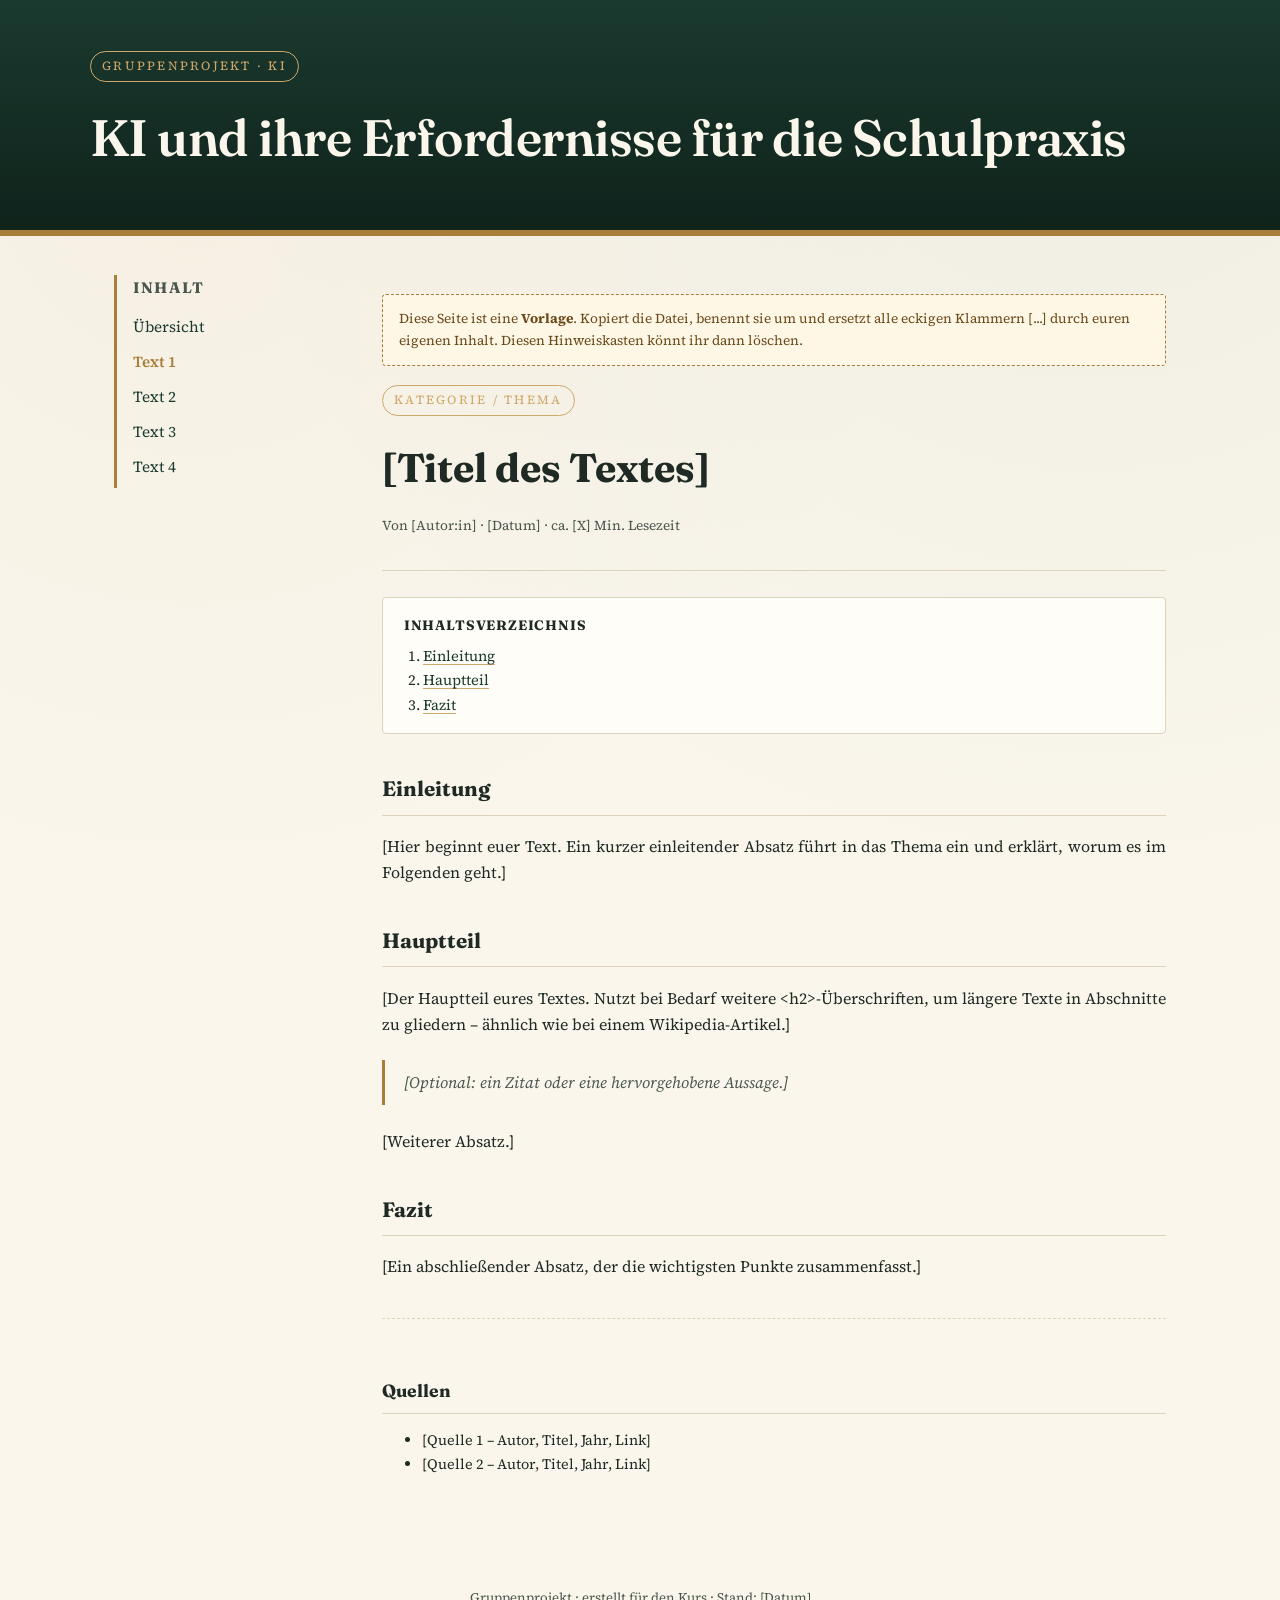
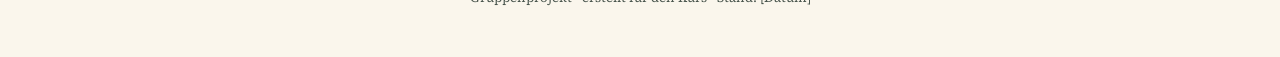
==== artikel1-vorlage.html @ aa3e5df9 "Update project title and navigation links in HTML" ====
<!DOCTYPE html>
<html lang="de">
<head>
<meta charset="UTF-8">
<meta name="viewport" content="width=device-width, initial-scale=1.0">
<title>Text 3</title>
<link rel="preconnect" href="https://fonts.googleapis.com">
<link href="https://fonts.googleapis.com/css2?family=Fraunces:opsz,wght@9..144,500;9..144,600;9..144,700&family=Source+Serif+4:wght@400;500;600&display=swap" rel="stylesheet">
<link rel="stylesheet" href="styles.css">
</head>
<body>

<header class="site-header">
  <div class="header-inner">
    <span class="kicker">Gruppenprojekt · KI</span>
    <h1>KI und ihre Erfordernisse für die Schulpraxis</h1>
  </div>
</header>

<div class="layout">

  <nav class="sidebar" aria-label="Seitennavigation">
    <h2>Inhalt</h2>
    <ul>
    <li><a href="index.html">Übersicht</a></li>
      <li><a href="artikel1-vorlage.html"class="active">Text 1</a></li>
      <li><a href="artikel2-vorlage.html">Text 2</a></li>
      <li><a href="artikel3-vorlage.html">Text 3</a></li>
      <li><a href="artikel4-vorlage.html">Text 4</a></li>
      <!-- Weitere Texte hier verlinken, siehe index.html -->
    </ul>
  </nav>

  <main>
    <p class="placeholder-note">
      Diese Seite ist eine <strong>Vorlage</strong>. Kopiert die Datei,
      benennt sie um und ersetzt alle eckigen Klammern [...] durch euren
      eigenen Inhalt. Diesen Hinweiskasten könnt ihr dann löschen.
    </p>

    <div class="article-header">
      <span class="kicker">Kategorie / Thema</span>
      <h1>[Titel des Textes]</h1>
      <p class="article-meta">Von [Autor:in] &middot; [Datum] &middot; ca. [X] Min. Lesezeit</p>
    </div>

    <nav class="toc" aria-label="Inhaltsverzeichnis">
      <h2>Inhaltsverzeichnis</h2>
      <ol>
        <li><a href="#einleitung">Einleitung</a></li>
        <li><a href="#hauptteil">Hauptteil</a></li>
        <li><a href="#fazit">Fazit</a></li>
      </ol>
    </nav>

    <article class="text-body">
      <h2 id="einleitung">Einleitung</h2>
      <p>
        [Hier beginnt euer Text. Ein kurzer einleitender Absatz führt
        in das Thema ein und erklärt, worum es im Folgenden geht.]
      </p>

      <h2 id="hauptteil">Hauptteil</h2>
      <p>
        [Der Hauptteil eures Textes. Nutzt bei Bedarf weitere
        &lt;h2&gt;-Überschriften, um längere Texte in Abschnitte zu
        gliedern – ähnlich wie bei einem Wikipedia-Artikel.]
      </p>
      <blockquote>
        [Optional: ein Zitat oder eine hervorgehobene Aussage.]
      </blockquote>
      <p>
        [Weiterer Absatz.]
      </p>

      <h2 id="fazit">Fazit</h2>
      <p>
        [Ein abschließender Absatz, der die wichtigsten Punkte
        zusammenfasst.]
      </p>
    </article>

    <section class="sources">
      <h2>Quellen</h2>
      <ul>
        <li>[Quelle 1 – Autor, Titel, Jahr, Link]</li>
        <li>[Quelle 2 – Autor, Titel, Jahr, Link]</li>
      </ul>
    </section>
  </main>

</div>

<footer>
  Gruppenprojekt &middot; erstellt für den Kurs &middot; Stand: [Datum]
</footer>

</body>
</html>
---- styles.css ----
/* ==========================================================================
   Projekt-Wiki – Editorial / Encyclopedia Aesthetic
   ========================================================================== */

:root {
  --color-bg: #faf6ec;
  --color-paper: #fffdf8;
  --color-ink: #1f2a24;
  --color-ink-soft: #4a564e;
  --color-green: #1b3a2f;
  --color-green-deep: #0f231b;
  --color-gold: #a97d3a;
  --color-gold-soft: #cfa86b;
  --color-line: #ddd3bd;
  --font-display: "Fraunces", Georgia, serif;
  --font-body: "Source Serif 4", Georgia, serif;
  --max-width: 1100px;
}

* { box-sizing: border-box; }

html { scroll-behavior: smooth; }

body {
  margin: 0;
  background-color: var(--color-bg);
  background-image:
    radial-gradient(circle at 15% 10%, rgba(169, 125, 58, 0.05), transparent 40%),
    radial-gradient(circle at 85% 0%, rgba(27, 58, 47, 0.05), transparent 45%);
  color: var(--color-ink);
  font-family: var(--font-body);
  line-height: 1.65;
  -webkit-font-smoothing: antialiased;
}

a {
  color: var(--color-green);
  text-decoration-color: var(--color-gold-soft);
  text-underline-offset: 3px;
}
a:hover { color: var(--color-gold); }

/* ---------- Header ---------- */

.site-header {
  background:
    linear-gradient(180deg, var(--color-green) 0%, var(--color-green-deep) 100%);
  color: var(--color-bg);
  padding: 3.2rem 1.5rem 2.6rem;
  border-bottom: 6px solid var(--color-gold);
}

.header-inner {
  max-width: var(--max-width);
  margin: 0 auto;
}

.kicker {
  display: inline-block;
  font-family: var(--font-body);
  font-size: 0.78rem;
  letter-spacing: 0.18em;
  text-transform: uppercase;
  color: var(--color-gold-soft);
  border: 1px solid var(--color-gold-soft);
  padding: 0.25rem 0.7rem;
  border-radius: 999px;
  margin-bottom: 0.9rem;
}

.site-header h1 {
  font-family: var(--font-display);
  font-weight: 600;
  font-size: clamp(2.1rem, 4vw, 3.2rem);
  margin: 0 0 0.5rem;
  letter-spacing: -0.01em;
}

.site-header .subtitle {
  color: #d9e2dc;
  max-width: 640px;
  font-size: 1.05rem;
  margin: 0;
}

/* ---------- Layout ---------- */

.layout {
  max-width: var(--max-width);
  margin: 0 auto;
  padding: 2.4rem 1.5rem 4rem;
  display: grid;
  grid-template-columns: 220px 1fr;
  gap: 3rem;
  align-items: start;
}

@media (max-width: 760px) {
  .layout { grid-template-columns: 1fr; }
}

.sidebar {
  position: sticky;
  top: 1.5rem;
  border-left: 3px solid var(--color-gold);
  padding-left: 1rem;
}

.sidebar h2 {
  font-family: var(--font-display);
  font-size: 0.95rem;
  text-transform: uppercase;
  letter-spacing: 0.08em;
  color: var(--color-ink-soft);
  margin: 0 0 0.8rem;
}

.sidebar ul {
  list-style: none;
  margin: 0;
  padding: 0;
}

.sidebar li { margin-bottom: 0.55rem; }

.sidebar a {
  text-decoration: none;
  font-size: 0.96rem;
}

.sidebar a.active {
  color: var(--color-gold);
  font-weight: 600;
}

/* ---------- Main content ---------- */

main h2 {
  font-family: var(--font-display);
  font-size: 1.5rem;
  border-bottom: 1px solid var(--color-line);
  padding-bottom: 0.5rem;
  margin-top: 2.4rem;
}

.intro .drop-cap::first-letter {
  font-family: var(--font-display);
  font-size: 3.4rem;
  float: left;
  line-height: 0.85;
  padding: 0.05em 0.08em 0 0;
  color: var(--color-green);
  font-weight: 600;
}

.article-list {
  display: grid;
  gap: 1.1rem;
  margin-top: 1.2rem;
}

.article-card {
  background: var(--color-paper);
  border: 1px solid var(--color-line);
  border-left: 4px solid var(--color-green);
  padding: 1.2rem 1.4rem;
  border-radius: 4px;
}

.article-card h3 {
  margin: 0 0 0.3rem;
  font-family: var(--font-display);
  font-size: 1.15rem;
}

.article-card h3 a { text-decoration: none; }

.article-card .meta {
  font-size: 0.82rem;
  color: var(--color-ink-soft);
  text-transform: uppercase;
  letter-spacing: 0.05em;
  margin: 0 0 0.5rem;
}

.article-card p:last-child { margin-bottom: 0; }

/* ---------- Article page ---------- */

.article-header {
  border-bottom: 1px solid var(--color-line);
  padding-bottom: 1.2rem;
  margin-bottom: 1.6rem;
}

.article-header h1 {
  font-family: var(--font-display);
  font-size: clamp(1.8rem, 3.4vw, 2.5rem);
  margin: 0.3rem 0 0.5rem;
}

.article-meta {
  font-size: 0.85rem;
  color: var(--color-ink-soft);
}

.toc {
  background: var(--color-paper);
  border: 1px solid var(--color-line);
  padding: 1rem 1.3rem;
  border-radius: 4px;
  margin: 1.6rem 0;
  font-size: 0.92rem;
}

.toc h2 {
  font-size: 0.85rem;
  text-transform: uppercase;
  letter-spacing: 0.06em;
  border: none;
  margin: 0 0 0.5rem;
  padding: 0;
}

.toc ol { margin: 0; padding-left: 1.2rem; }

article.text-body h2 { font-size: 1.3rem; }

article.text-body blockquote {
  margin: 1.4rem 0;
  padding: 0.6rem 1.2rem;
  border-left: 3px solid var(--color-gold);
  color: var(--color-ink-soft);
  font-style: italic;
}

article.text-body p {
  text-align: justify;
}

.sources {
  margin-top: 2.4rem;
  padding-top: 1.2rem;
  border-top: 1px dashed var(--color-line);
  font-size: 0.9rem;
}

.sources h2 { font-size: 1.1rem; }

.placeholder-note {
  background: #fff7e6;
  border: 1px dashed var(--color-gold);
  color: #6b4a1a;
  padding: 0.8rem 1rem;
  border-radius: 4px;
  font-size: 0.85rem;
  margin: 1.2rem 0;
}

/* ---------- Footer ---------- */

footer {
  text-align: center;
  padding: 2rem 1rem 3rem;
  color: var(--color-ink-soft);
  font-size: 0.82rem;
}
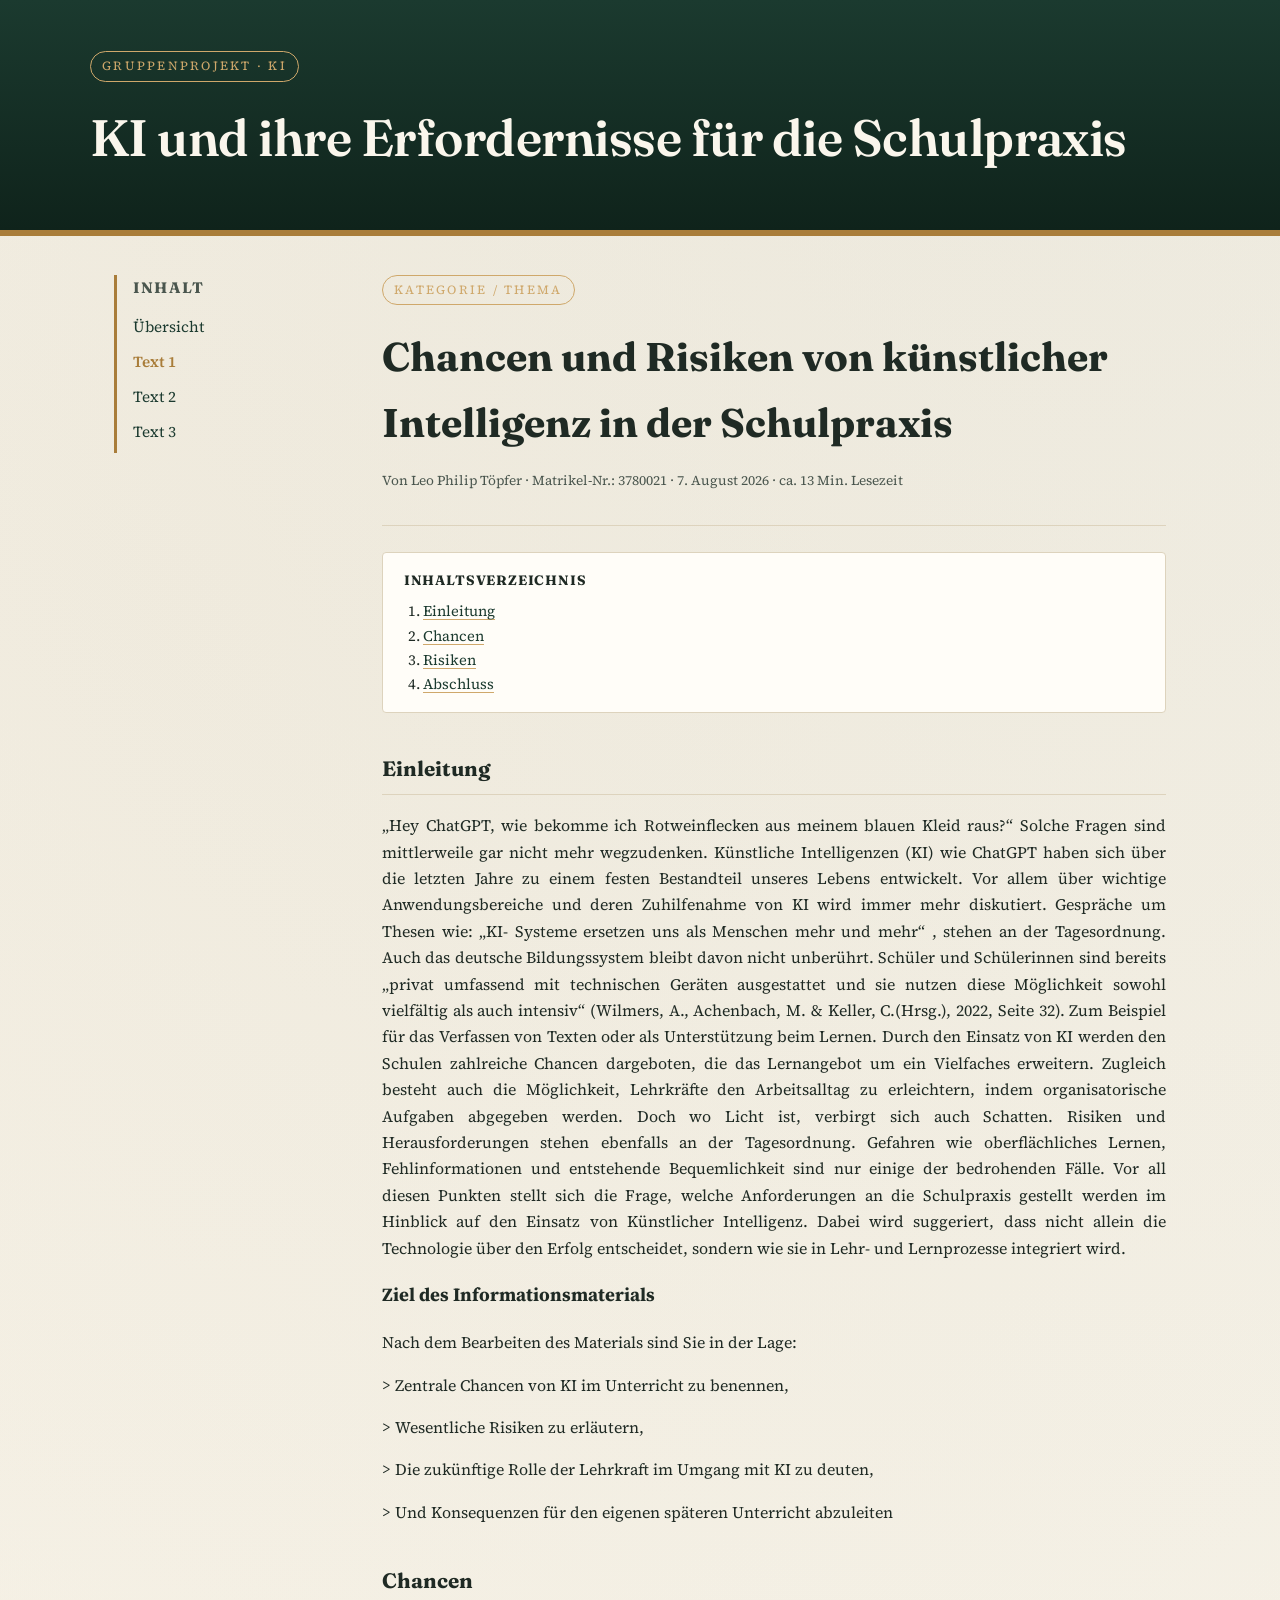
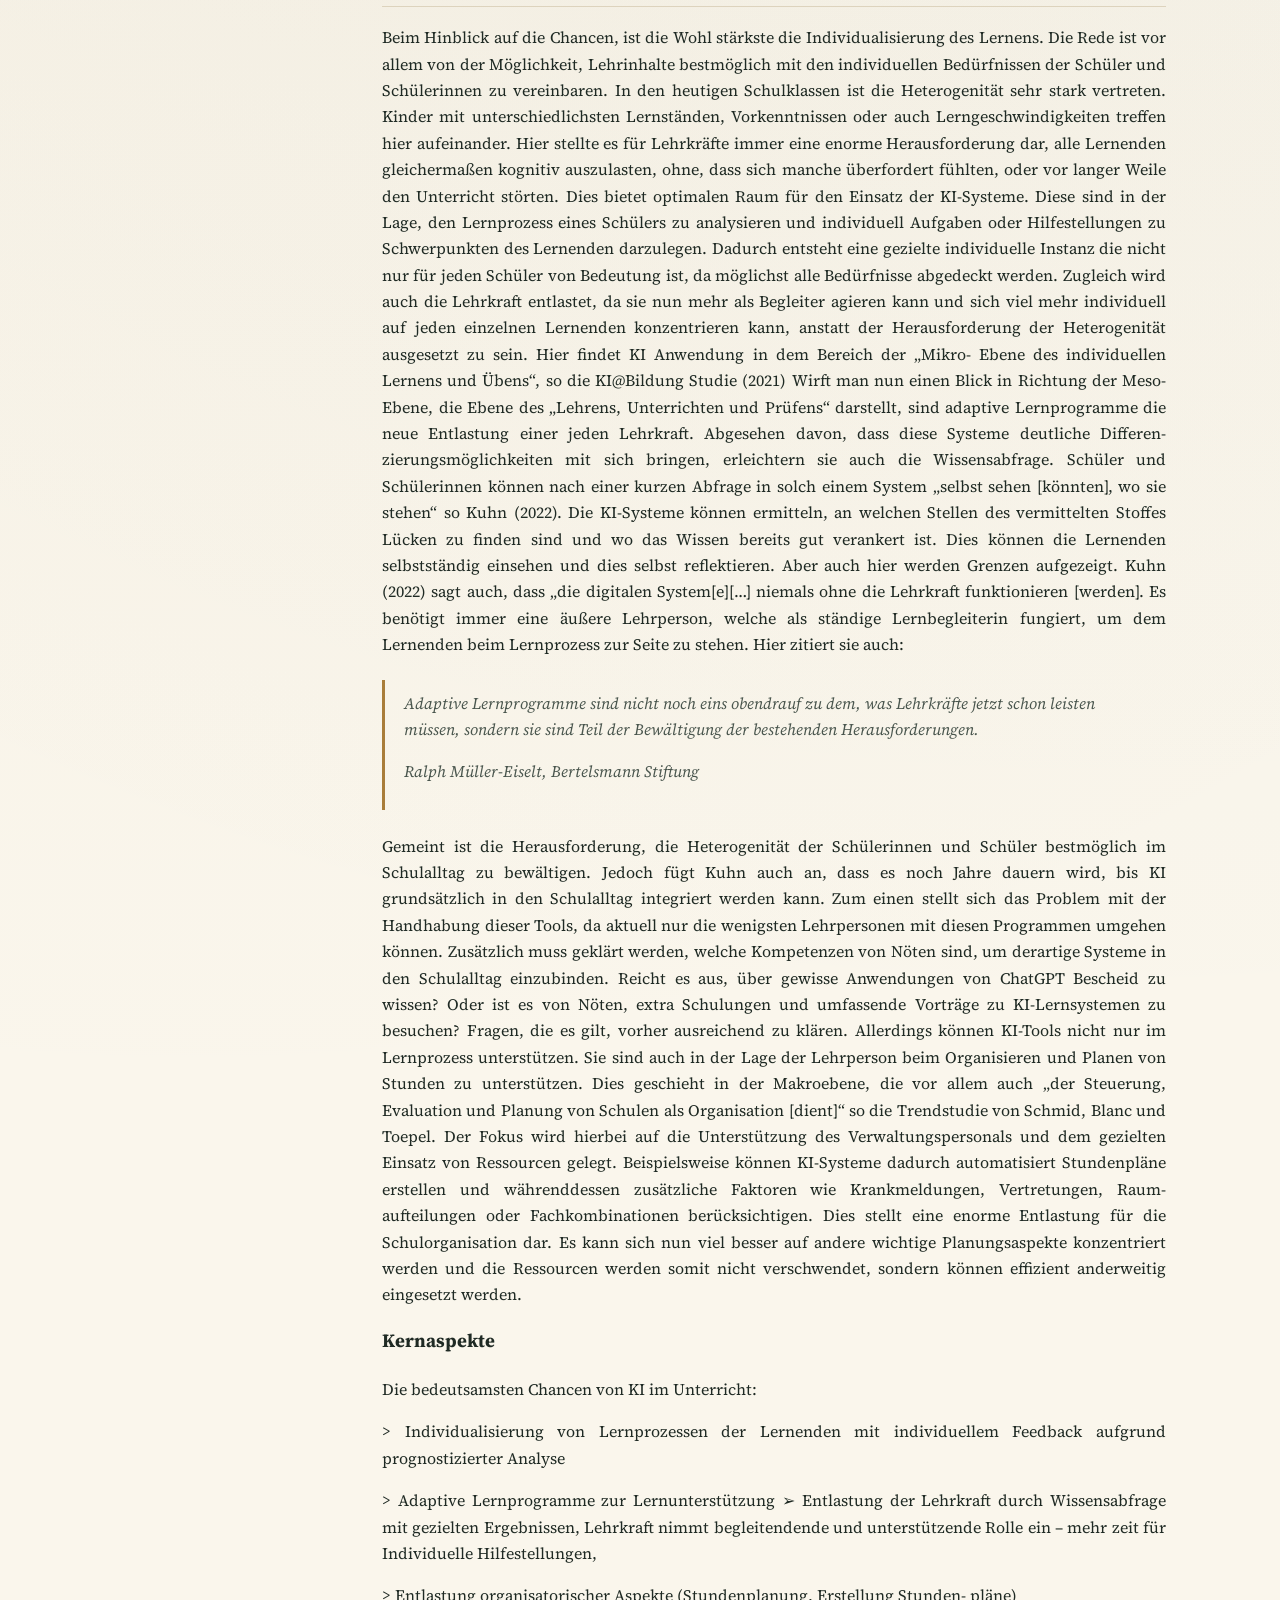
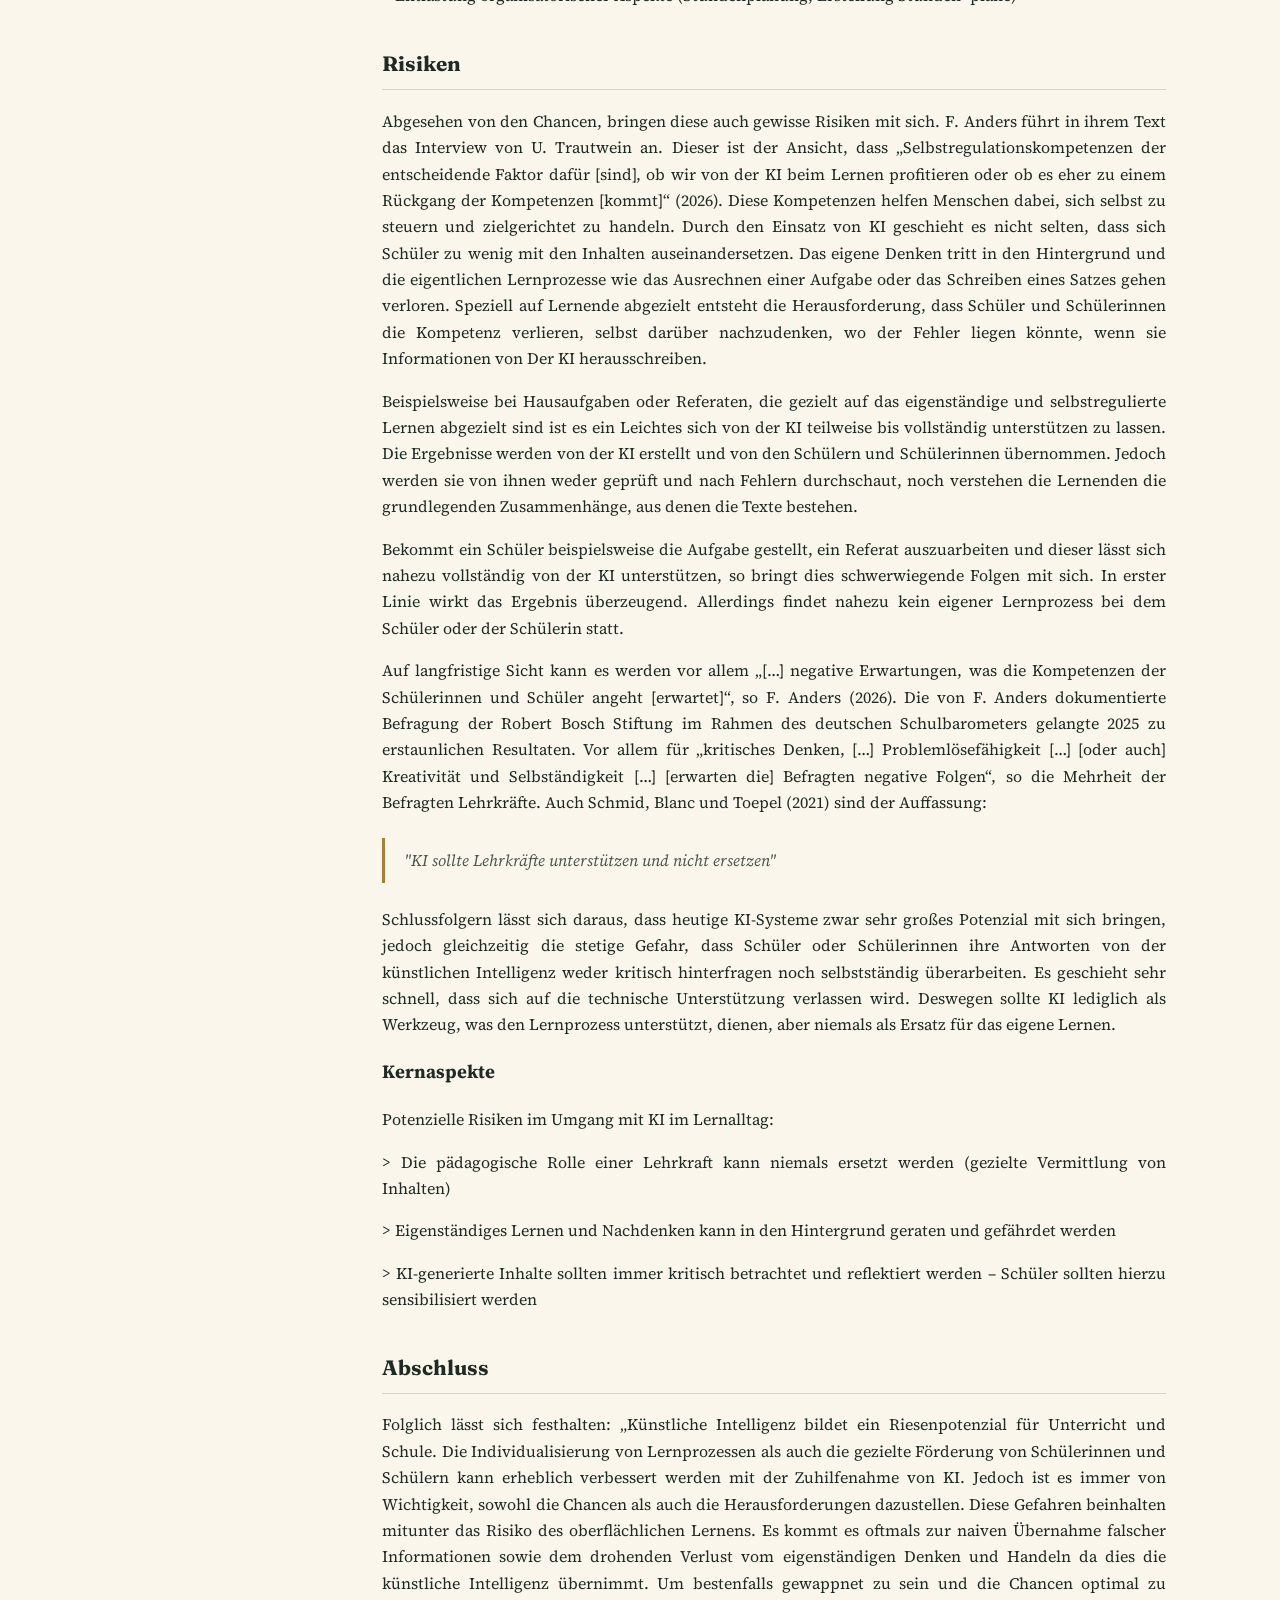
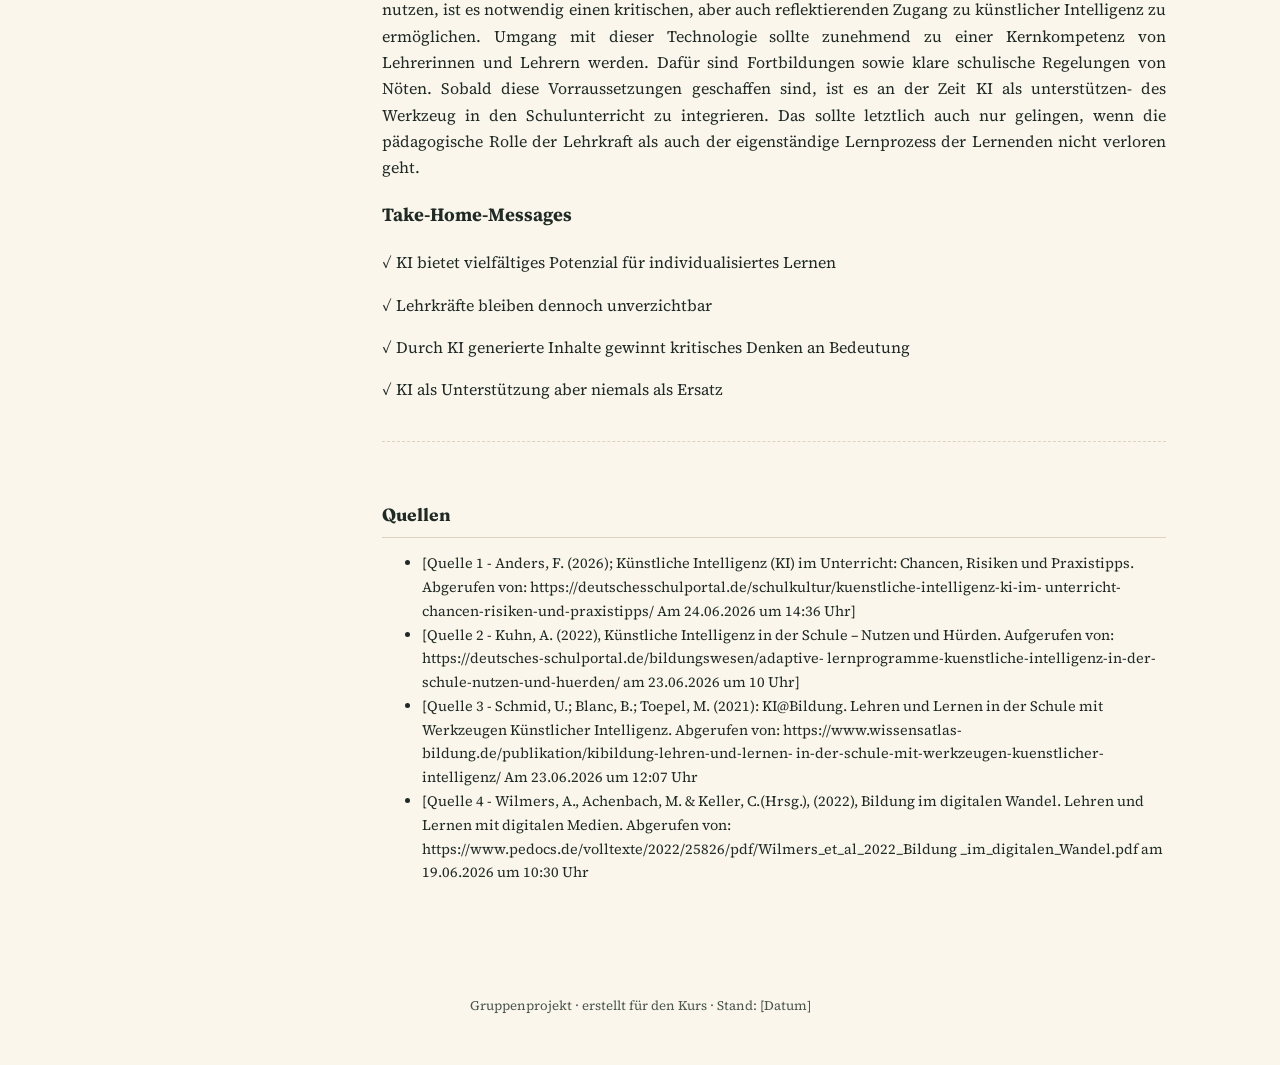
==== commit 3c7199fc: "Update artikel1-vorlage.html" ====
--- a/artikel1-vorlage.html
+++ b/artikel1-vorlage.html
@@ -3,7 +3,7 @@
 <head>
 <meta charset="UTF-8">
 <meta name="viewport" content="width=device-width, initial-scale=1.0">
-<title>Text 3</title>
+<title>Projekt-Wiki – KI</title>
 <link rel="preconnect" href="https://fonts.googleapis.com">
 <link href="https://fonts.googleapis.com/css2?family=Fraunces:opsz,wght@9..144,500;9..144,600;9..144,700&family=Source+Serif+4:wght@400;500;600&display=swap" rel="stylesheet">
 <link rel="stylesheet" href="styles.css">
@@ -26,65 +26,283 @@
       <li><a href="artikel1-vorlage.html"class="active">Text 1</a></li>
       <li><a href="artikel2-vorlage.html">Text 2</a></li>
       <li><a href="artikel3-vorlage.html">Text 3</a></li>
-      <li><a href="artikel4-vorlage.html">Text 4</a></li>
       <!-- Weitere Texte hier verlinken, siehe index.html -->
     </ul>
   </nav>
 
   <main>
-    <p class="placeholder-note">
-      Diese Seite ist eine <strong>Vorlage</strong>. Kopiert die Datei,
-      benennt sie um und ersetzt alle eckigen Klammern [...] durch euren
-      eigenen Inhalt. Diesen Hinweiskasten könnt ihr dann löschen.
-    </p>
 
     <div class="article-header">
       <span class="kicker">Kategorie / Thema</span>
-      <h1>[Titel des Textes]</h1>
-      <p class="article-meta">Von [Autor:in] &middot; [Datum] &middot; ca. [X] Min. Lesezeit</p>
+      <h1>Chancen und Risiken von künstlicher Intelligenz in der
+Schulpraxis</h1>
+      <p class="article-meta">Von Leo Philip Töpfer &middot; Matrikel-Nr.: 3780021 &middot; 7. August 2026 &middot; ca. 13 Min. Lesezeit</p>
     </div>
 
     <nav class="toc" aria-label="Inhaltsverzeichnis">
       <h2>Inhaltsverzeichnis</h2>
       <ol>
         <li><a href="#einleitung">Einleitung</a></li>
-        <li><a href="#hauptteil">Hauptteil</a></li>
-        <li><a href="#fazit">Fazit</a></li>
+        <li><a href="#Chancen">Chancen</a></li>
+        <li><a href="#Risiken">Risiken</a></li>
+        <li><a href="#Abschluss">Abschluss</a></li>
       </ol>
     </nav>
 
     <article class="text-body">
       <h2 id="einleitung">Einleitung</h2>
       <p>
-        [Hier beginnt euer Text. Ein kurzer einleitender Absatz führt
-        in das Thema ein und erklärt, worum es im Folgenden geht.]
-      </p>
-
-      <h2 id="hauptteil">Hauptteil</h2>
-      <p>
-        [Der Hauptteil eures Textes. Nutzt bei Bedarf weitere
-        &lt;h2&gt;-Überschriften, um längere Texte in Abschnitte zu
-        gliedern – ähnlich wie bei einem Wikipedia-Artikel.]
+        „Hey ChatGPT, wie bekomme ich Rotweinflecken aus meinem blauen Kleid raus?“
+Solche Fragen sind mittlerweile gar nicht mehr wegzudenken. Künstliche Intelligenzen
+(KI) wie ChatGPT haben sich über die letzten Jahre zu einem festen Bestandteil
+unseres Lebens entwickelt. Vor allem über wichtige Anwendungsbereiche und deren
+Zuhilfenahme von KI wird immer mehr diskutiert. Gespräche um Thesen wie: „KI-
+Systeme ersetzen uns als Menschen mehr und mehr“
+, stehen an der Tagesordnung.
+Auch das deutsche Bildungssystem bleibt davon nicht unberührt. Schüler und
+Schülerinnen sind bereits „privat umfassend mit technischen Geräten ausgestattet und
+sie nutzen diese Möglichkeit sowohl vielfältig als auch intensiv“ (Wilmers, A.,
+Achenbach, M. & Keller, C.(Hrsg.), 2022, Seite 32). Zum Beispiel für das Verfassen
+von Texten oder als Unterstützung beim Lernen. Durch den Einsatz von KI werden den
+Schulen zahlreiche Chancen dargeboten, die das Lernangebot um ein Vielfaches
+erweitern. Zugleich besteht auch die Möglichkeit, Lehrkräfte den Arbeitsalltag zu
+erleichtern, indem organisatorische Aufgaben abgegeben werden. Doch wo Licht ist,
+verbirgt sich auch Schatten. Risiken und Herausforderungen stehen ebenfalls an der
+Tagesordnung. Gefahren wie oberflächliches Lernen, Fehlinformationen und
+entstehende Bequemlichkeit sind nur einige der bedrohenden Fälle. Vor all diesen
+Punkten stellt sich die Frage, welche Anforderungen an die Schulpraxis gestellt werden
+im Hinblick auf den Einsatz von Künstlicher Intelligenz. Dabei wird suggeriert, dass
+nicht allein die Technologie über den Erfolg entscheidet, sondern wie sie in Lehr- und
+Lernprozesse integriert wird.
+      </p>
+      <h3>Ziel des Informationsmaterials</h3>
+      <p>
+        Nach dem Bearbeiten des Materials sind Sie in der Lage:
+      </p>
+      <p>
+        > Zentrale Chancen von KI im Unterricht zu benennen,
+      </p>
+      <p>
+        > Wesentliche Risiken zu erläutern,
+      </p>
+      <p>
+        > Die zukünftige Rolle der Lehrkraft im Umgang mit KI zu deuten,
+      </p>
+      <p>
+        > Und Konsequenzen für den eigenen späteren Unterricht abzuleiten
+      </p>
+
+      <h2 id="Chancen">Chancen</h2>
+      <p>
+        Beim Hinblick auf die Chancen, ist die Wohl stärkste die Individualisierung des
+Lernens. Die Rede ist vor allem von der Möglichkeit, Lehrinhalte bestmöglich mit den
+individuellen Bedürfnissen der Schüler und Schülerinnen zu vereinbaren. In den
+heutigen Schulklassen ist die Heterogenität sehr stark vertreten. Kinder mit
+unterschiedlichsten Lernständen, Vorkenntnissen oder auch Lerngeschwindigkeiten
+treffen hier aufeinander. Hier stellte es für Lehrkräfte immer eine enorme
+Herausforderung dar, alle Lernenden gleichermaßen kognitiv auszulasten, ohne, dass
+sich manche überfordert fühlten, oder vor langer Weile den Unterricht störten. Dies
+bietet optimalen Raum für den Einsatz der KI-Systeme. Diese sind in der Lage, den
+Lernprozess eines Schülers zu analysieren und individuell Aufgaben oder
+Hilfestellungen zu Schwerpunkten des Lernenden darzulegen. Dadurch entsteht eine
+gezielte individuelle Instanz die nicht nur für jeden Schüler von Bedeutung ist, da
+möglichst alle Bedürfnisse abgedeckt werden. Zugleich wird auch die Lehrkraft
+entlastet, da sie nun mehr als Begleiter agieren kann und sich viel mehr individuell auf
+jeden einzelnen Lernenden konzentrieren kann, anstatt der Herausforderung der
+Heterogenität ausgesetzt zu sein. Hier findet KI Anwendung in dem Bereich der „Mikro-
+Ebene des individuellen Lernens und Übens“, so die KI@Bildung Studie (2021) Wirft
+man nun einen Blick in Richtung der Meso-Ebene, die Ebene des „Lehrens,
+Unterrichten und Prüfens“ darstellt, sind adaptive Lernprogramme die neue Entlastung
+einer jeden Lehrkraft. Abgesehen davon, dass diese Systeme deutliche Differen-
+zierungsmöglichkeiten mit sich bringen, erleichtern sie auch die Wissensabfrage.
+Schüler und Schülerinnen können nach einer kurzen Abfrage in solch einem System
+„selbst sehen [könnten], wo sie stehen“ so Kuhn (2022). Die KI-Systeme können
+ermitteln, an welchen Stellen des vermittelten Stoffes Lücken zu finden sind und wo
+das Wissen bereits gut verankert ist. Dies können die Lernenden selbstständig
+einsehen und dies selbst reflektieren. Aber auch hier werden Grenzen aufgezeigt.
+Kuhn (2022) sagt auch, dass „die digitalen System[e][…] niemals ohne die Lehrkraft
+funktionieren [werden]. Es benötigt immer eine äußere Lehrperson, welche als
+ständige Lernbegleiterin fungiert, um dem Lernenden beim Lernprozess zur Seite zu
+stehen. Hier zitiert sie auch:
       </p>
       <blockquote>
-        [Optional: ein Zitat oder eine hervorgehobene Aussage.]
+        Adaptive Lernprogramme sind nicht noch eins obendrauf zu
+dem, was Lehrkräfte jetzt schon leisten müssen, sondern sie
+sind Teil der Bewältigung der bestehenden Herausforderungen.
+<p>
+Ralph Müller-Eiselt, Bertelsmann Stiftung
+</p>
       </blockquote>
       <p>
-        [Weiterer Absatz.]
-      </p>
-
-      <h2 id="fazit">Fazit</h2>
-      <p>
-        [Ein abschließender Absatz, der die wichtigsten Punkte
-        zusammenfasst.]
+        Gemeint ist die Herausforderung, die Heterogenität der Schülerinnen und Schüler
+bestmöglich im Schulalltag zu bewältigen. Jedoch fügt Kuhn auch an, dass es noch
+Jahre dauern wird, bis KI grundsätzlich in den Schulalltag integriert werden kann. Zum
+einen stellt sich das Problem mit der Handhabung dieser Tools, da aktuell nur die
+wenigsten Lehrpersonen mit diesen Programmen umgehen können. Zusätzlich muss
+geklärt werden, welche Kompetenzen von Nöten sind, um derartige Systeme in den
+Schulalltag einzubinden. Reicht es aus, über gewisse Anwendungen von ChatGPT
+Bescheid zu wissen? Oder ist es von Nöten, extra Schulungen und umfassende
+Vorträge zu KI-Lernsystemen zu besuchen? Fragen, die es gilt, vorher ausreichend zu
+klären. Allerdings können KI-Tools nicht nur im Lernprozess unterstützen. Sie sind
+auch in der Lage der Lehrperson beim Organisieren und Planen von Stunden zu
+unterstützen. Dies geschieht in der Makroebene, die vor allem auch „der Steuerung,
+Evaluation und Planung von Schulen als Organisation [dient]“ so die Trendstudie von
+Schmid, Blanc und Toepel. Der Fokus wird hierbei auf die Unterstützung des
+Verwaltungspersonals und dem gezielten Einsatz von Ressourcen gelegt.
+Beispielsweise können KI-Systeme dadurch automatisiert Stundenpläne erstellen und
+währenddessen zusätzliche Faktoren wie Krankmeldungen, Vertretungen, Raum-
+aufteilungen oder Fachkombinationen berücksichtigen. Dies stellt eine enorme
+Entlastung für die Schulorganisation dar. Es kann sich nun viel besser auf andere
+wichtige Planungsaspekte konzentriert werden und die Ressourcen werden somit nicht
+verschwendet, sondern können effizient anderweitig eingesetzt werden.
+      </p>
+      <h3>Kernaspekte</h3>
+      <p>
+        Die bedeutsamsten Chancen von KI im Unterricht:
+      </p>
+      <p>
+        > Individualisierung von Lernprozessen der Lernenden mit individuellem
+Feedback aufgrund prognostizierter Analyse
+      </p>
+      <p>
+        > Adaptive Lernprogramme zur Lernunterstützung
+➢ Entlastung der Lehrkraft durch Wissensabfrage mit gezielten Ergebnissen,
+Lehrkraft nimmt begleitendende und unterstützende Rolle ein – mehr zeit für
+Individuelle Hilfestellungen,
+      </p>
+      <p>
+        > Entlastung organisatorischer Aspekte (Stundenplanung, Erstellung Stunden-
+pläne)
+      </p>
+
+      <h2 id="Risiken">Risiken</h2>
+      <p>
+        Abgesehen von den Chancen, bringen diese auch gewisse Risiken mit sich. F. Anders
+führt in ihrem Text das Interview von U. Trautwein an. Dieser ist der Ansicht, dass
+„Selbstregulationskompetenzen der entscheidende Faktor dafür [sind], ob wir von der
+KI beim Lernen profitieren oder ob es eher zu einem Rückgang der Kompetenzen
+[kommt]“ (2026). Diese Kompetenzen helfen Menschen dabei, sich selbst zu steuern
+und zielgerichtet zu handeln. Durch den Einsatz von KI geschieht es nicht selten, dass
+sich Schüler zu wenig mit den Inhalten auseinandersetzen. Das eigene Denken tritt in
+den Hintergrund und die eigentlichen Lernprozesse wie das Ausrechnen einer Aufgabe
+oder das Schreiben eines Satzes gehen verloren. Speziell auf Lernende abgezielt
+entsteht die Herausforderung, dass Schüler und Schülerinnen die Kompetenz
+verlieren, selbst darüber nachzudenken, wo der Fehler liegen könnte, wenn sie
+Informationen von Der KI herausschreiben.
+      </p>
+      <p>
+        Beispielsweise bei Hausaufgaben oder Referaten, die gezielt auf das eigenständige
+und selbstregulierte Lernen abgezielt sind ist es ein Leichtes sich von der KI teilweise
+bis vollständig unterstützen zu lassen. Die Ergebnisse werden von der KI erstellt und
+von den Schülern und Schülerinnen übernommen. Jedoch werden sie von ihnen weder
+geprüft und nach Fehlern durchschaut, noch verstehen die Lernenden die
+grundlegenden Zusammenhänge, aus denen die Texte bestehen.
+      </p>
+      <p>
+        Bekommt ein Schüler beispielsweise die Aufgabe gestellt, ein Referat auszuarbeiten
+und dieser lässt sich nahezu vollständig von der KI unterstützen, so bringt dies
+schwerwiegende Folgen mit sich. In erster Linie wirkt das Ergebnis überzeugend.
+Allerdings findet nahezu kein eigener Lernprozess bei dem Schüler oder der Schülerin
+statt.
+      </p>
+      <p>
+        Auf langfristige Sicht kann es werden vor allem „[…] negative Erwartungen, was die
+Kompetenzen der Schülerinnen und Schüler angeht [erwartet]“, so F. Anders (2026).
+Die von F. Anders dokumentierte Befragung der Robert Bosch Stiftung im Rahmen des
+deutschen Schulbarometers gelangte 2025 zu erstaunlichen Resultaten. Vor allem für
+„kritisches Denken, […] Problemlösefähigkeit […] [oder auch] Kreativität und
+Selbständigkeit […] [erwarten die] Befragten negative Folgen“, so die Mehrheit der
+Befragten Lehrkräfte. Auch Schmid, Blanc und Toepel (2021) sind der Auffassung:
+      </p>
+      <blockquote>
+        "KI sollte Lehrkräfte unterstützen und nicht ersetzen"
+      </blockquote>
+      <p>
+        Schlussfolgern lässt sich daraus, dass heutige KI-Systeme zwar sehr großes Potenzial
+mit sich bringen, jedoch gleichzeitig die stetige Gefahr, dass Schüler oder
+Schülerinnen ihre Antworten von der künstlichen Intelligenz weder kritisch hinterfragen
+noch selbstständig überarbeiten. Es geschieht sehr schnell, dass sich auf die
+technische Unterstützung verlassen wird. Deswegen sollte KI lediglich als Werkzeug,
+was den Lernprozess unterstützt, dienen, aber niemals als Ersatz für das eigene
+Lernen.
+      </p>
+      <h3>Kernaspekte</h3>
+      <p>
+        Potenzielle Risiken im Umgang mit KI im Lernalltag:
+      </p>
+      <p>
+        > Die pädagogische Rolle einer Lehrkraft kann niemals ersetzt werden (gezielte
+Vermittlung von Inhalten)
+      </p>
+      <p>
+        > Eigenständiges Lernen und Nachdenken kann in den Hintergrund geraten und
+gefährdet werden
+      </p>
+      <p>
+        > KI-generierte Inhalte sollten immer kritisch betrachtet und reflektiert werden –
+Schüler sollten hierzu sensibilisiert werden
+      </p>
+
+      <h2 id="Abschluss">Abschluss</h2>
+      <p>
+        Folglich lässt sich festhalten: „Künstliche Intelligenz bildet ein Riesenpotenzial für
+Unterricht und Schule. Die Individualisierung von Lernprozessen als auch die gezielte
+Förderung von Schülerinnen und Schülern kann erheblich verbessert werden mit der
+Zuhilfenahme von KI. Jedoch ist es immer von Wichtigkeit, sowohl die Chancen als
+auch die Herausforderungen dazustellen. Diese Gefahren beinhalten mitunter das
+Risiko des oberflächlichen Lernens. Es kommt es oftmals zur naiven Übernahme
+falscher Informationen sowie dem drohenden Verlust vom eigenständigen Denken und
+Handeln da dies die künstliche Intelligenz übernimmt. Um bestenfalls gewappnet zu
+sein und die Chancen optimal zu nutzen, ist es notwendig einen kritischen, aber auch
+reflektierenden Zugang zu künstlicher Intelligenz zu ermöglichen. Umgang mit dieser
+Technologie sollte zunehmend zu einer Kernkompetenz von Lehrerinnen und Lehrern
+werden. Dafür sind Fortbildungen sowie klare schulische Regelungen von Nöten.
+Sobald diese Vorraussetzungen geschaffen sind, ist es an der Zeit KI als unterstützen-
+des Werkzeug in den Schulunterricht zu integrieren. Das sollte letztlich auch nur
+gelingen, wenn die pädagogische Rolle der Lehrkraft als auch der eigenständige
+Lernprozess der Lernenden nicht verloren geht.
+      </p>
+      <h3>Take-Home-Messages</h3>
+      <p>
+        ✓ KI bietet vielfältiges Potenzial für individualisiertes Lernen
+        </p>
+        <p>
+        ✓ Lehrkräfte bleiben dennoch unverzichtbar
+        </p>
+        <p>
+          ✓ Durch KI generierte Inhalte gewinnt kritisches Denken an Bedeutung
+          </p>
+          <p>
+          ✓ KI als Unterstützung aber niemals als Ersatz
       </p>
     </article>
 
     <section class="sources">
       <h2>Quellen</h2>
       <ul>
-        <li>[Quelle 1 – Autor, Titel, Jahr, Link]</li>
-        <li>[Quelle 2 – Autor, Titel, Jahr, Link]</li>
+        <li>[Quelle 1 - Anders, F. (2026); Künstliche Intelligenz (KI) im Unterricht: Chancen, Risiken
+und Praxistipps. Abgerufen von:
+https://deutschesschulportal.de/schulkultur/kuenstliche-intelligenz-ki-im-
+unterricht-chancen-risiken-und-praxistipps/ Am 24.06.2026 um 14:36 Uhr]
+</li>
+        <li>[Quelle 2 - Kuhn, A. (2022), Künstliche Intelligenz in der Schule – Nutzen und Hürden.
+Aufgerufen von: https://deutsches-schulportal.de/bildungswesen/adaptive-
+lernprogramme-kuenstliche-intelligenz-in-der-schule-nutzen-und-huerden/
+am 23.06.2026 um 10 Uhr]
+</li>
+<li>
+  [Quelle 3 - Schmid, U.; Blanc, B.; Toepel, M. (2021): KI@Bildung. Lehren und Lernen in
+der Schule mit Werkzeugen Künstlicher Intelligenz. Abgerufen von:
+https://www.wissensatlas-bildung.de/publikation/kibildung-lehren-und-lernen-
+in-der-schule-mit-werkzeugen-kuenstlicher-intelligenz/ Am 23.06.2026 um
+12:07 Uhr
+</li>
+<li>
+  [Quelle 4 - Wilmers, A., Achenbach, M. & Keller, C.(Hrsg.), (2022), Bildung im digitalen
+Wandel. Lehren und Lernen mit digitalen Medien. Abgerufen von:
+https://www.pedocs.de/volltexte/2022/25826/pdf/Wilmers_et_al_2022_Bildung
+_im_digitalen_Wandel.pdf am 19.06.2026 um 10:30 Uhr
+</li>
       </ul>
     </section>
   </main>
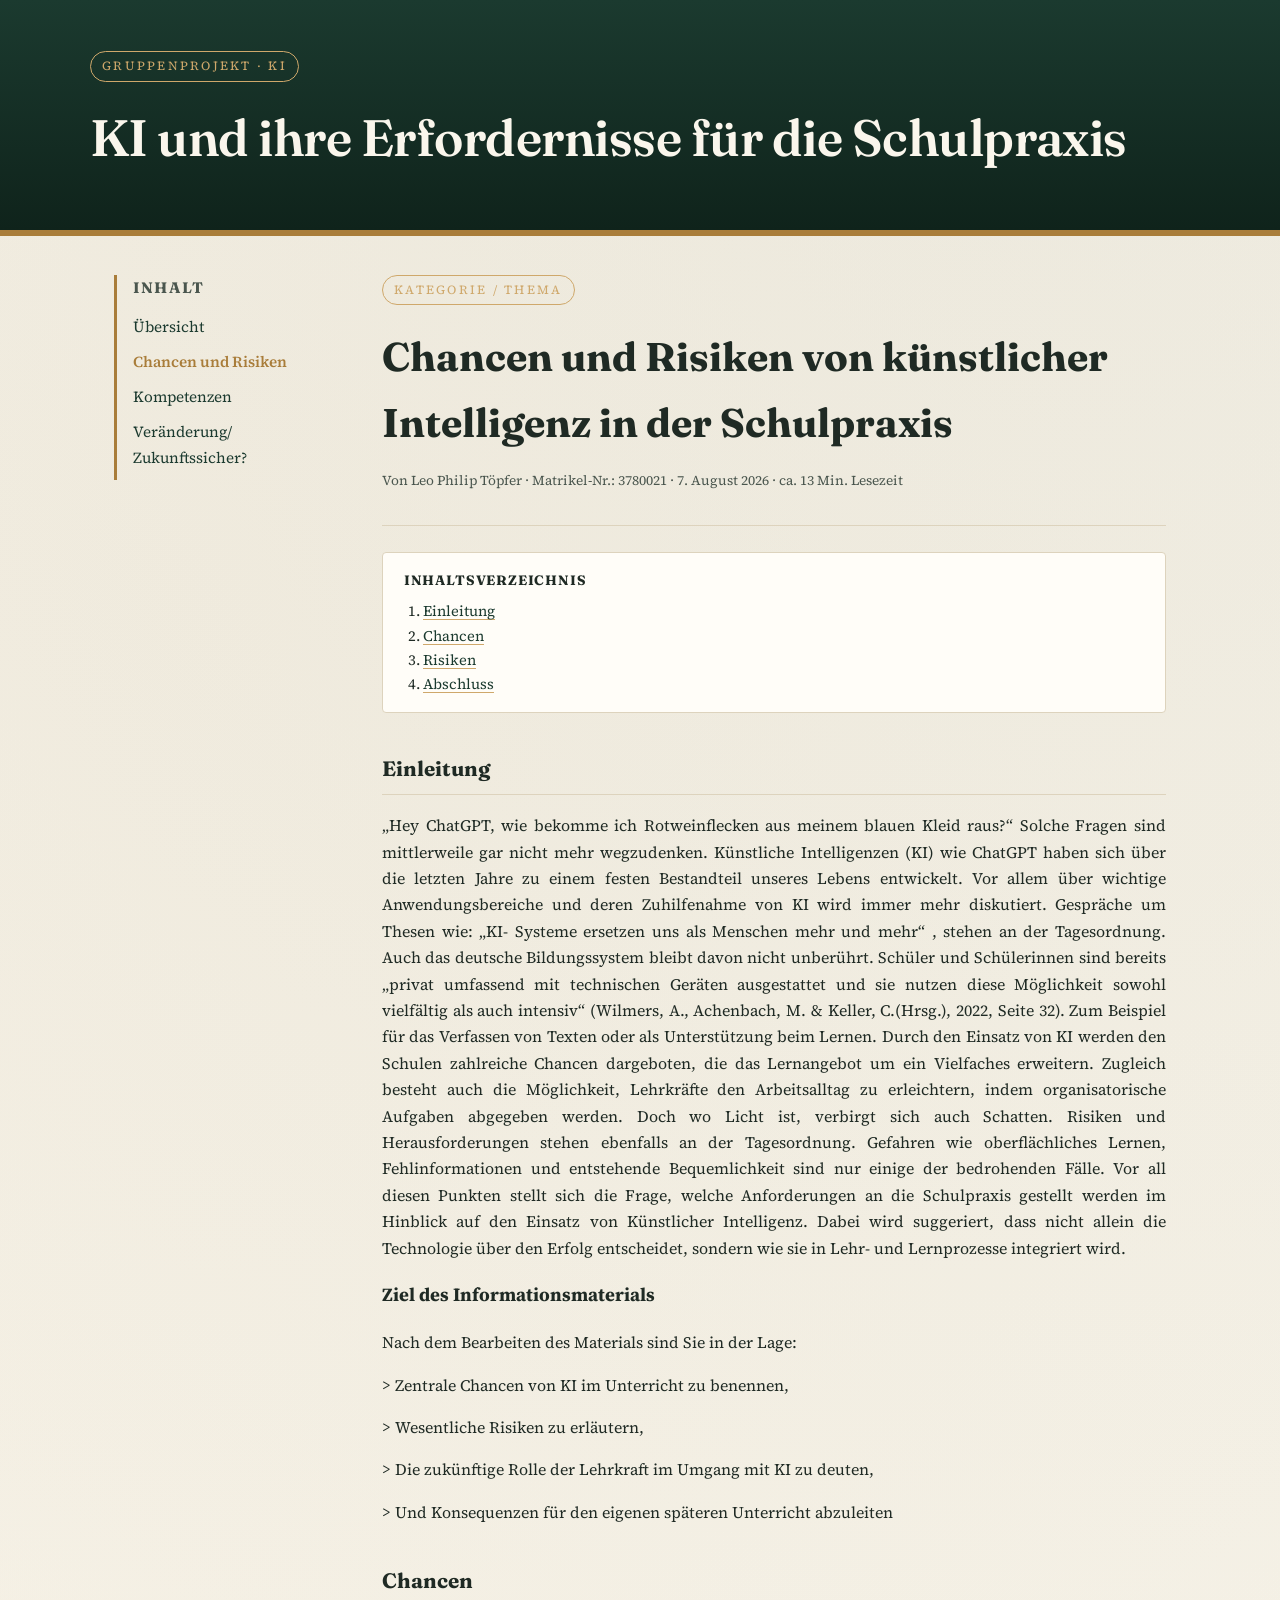
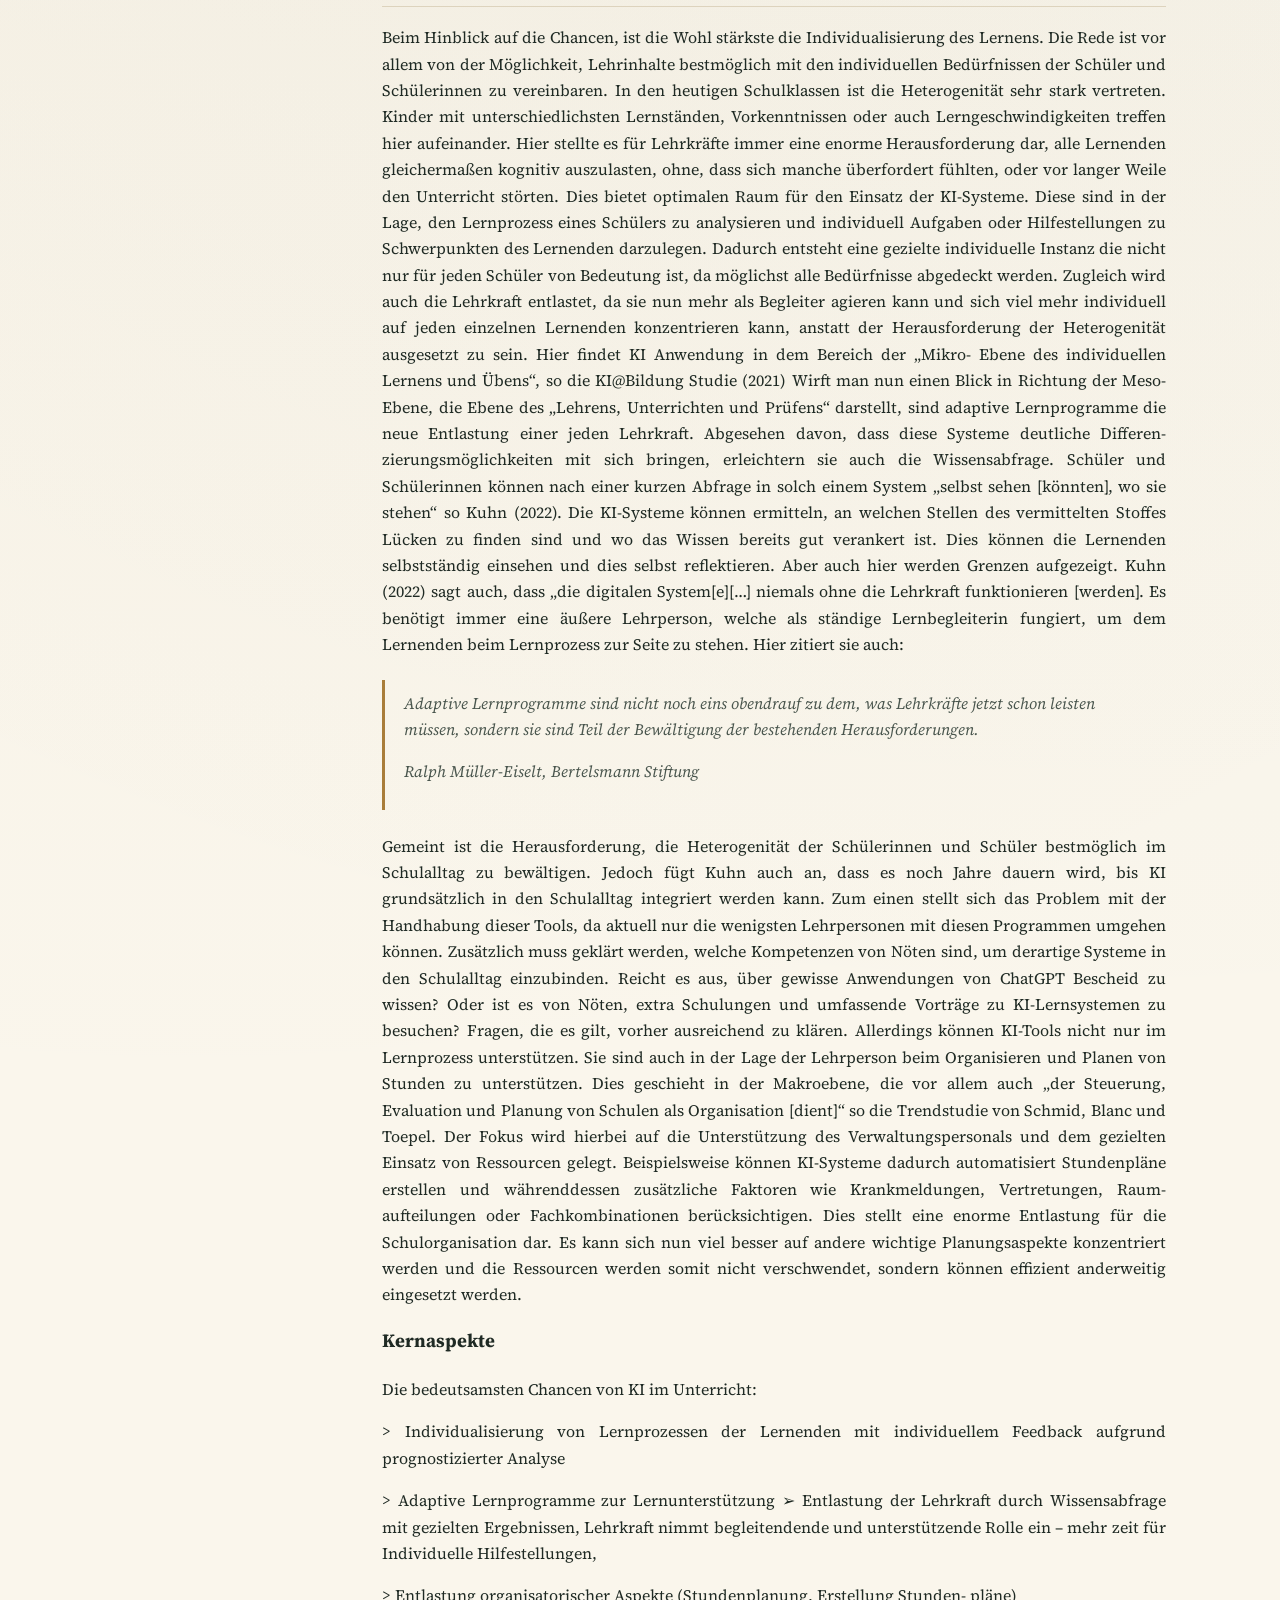
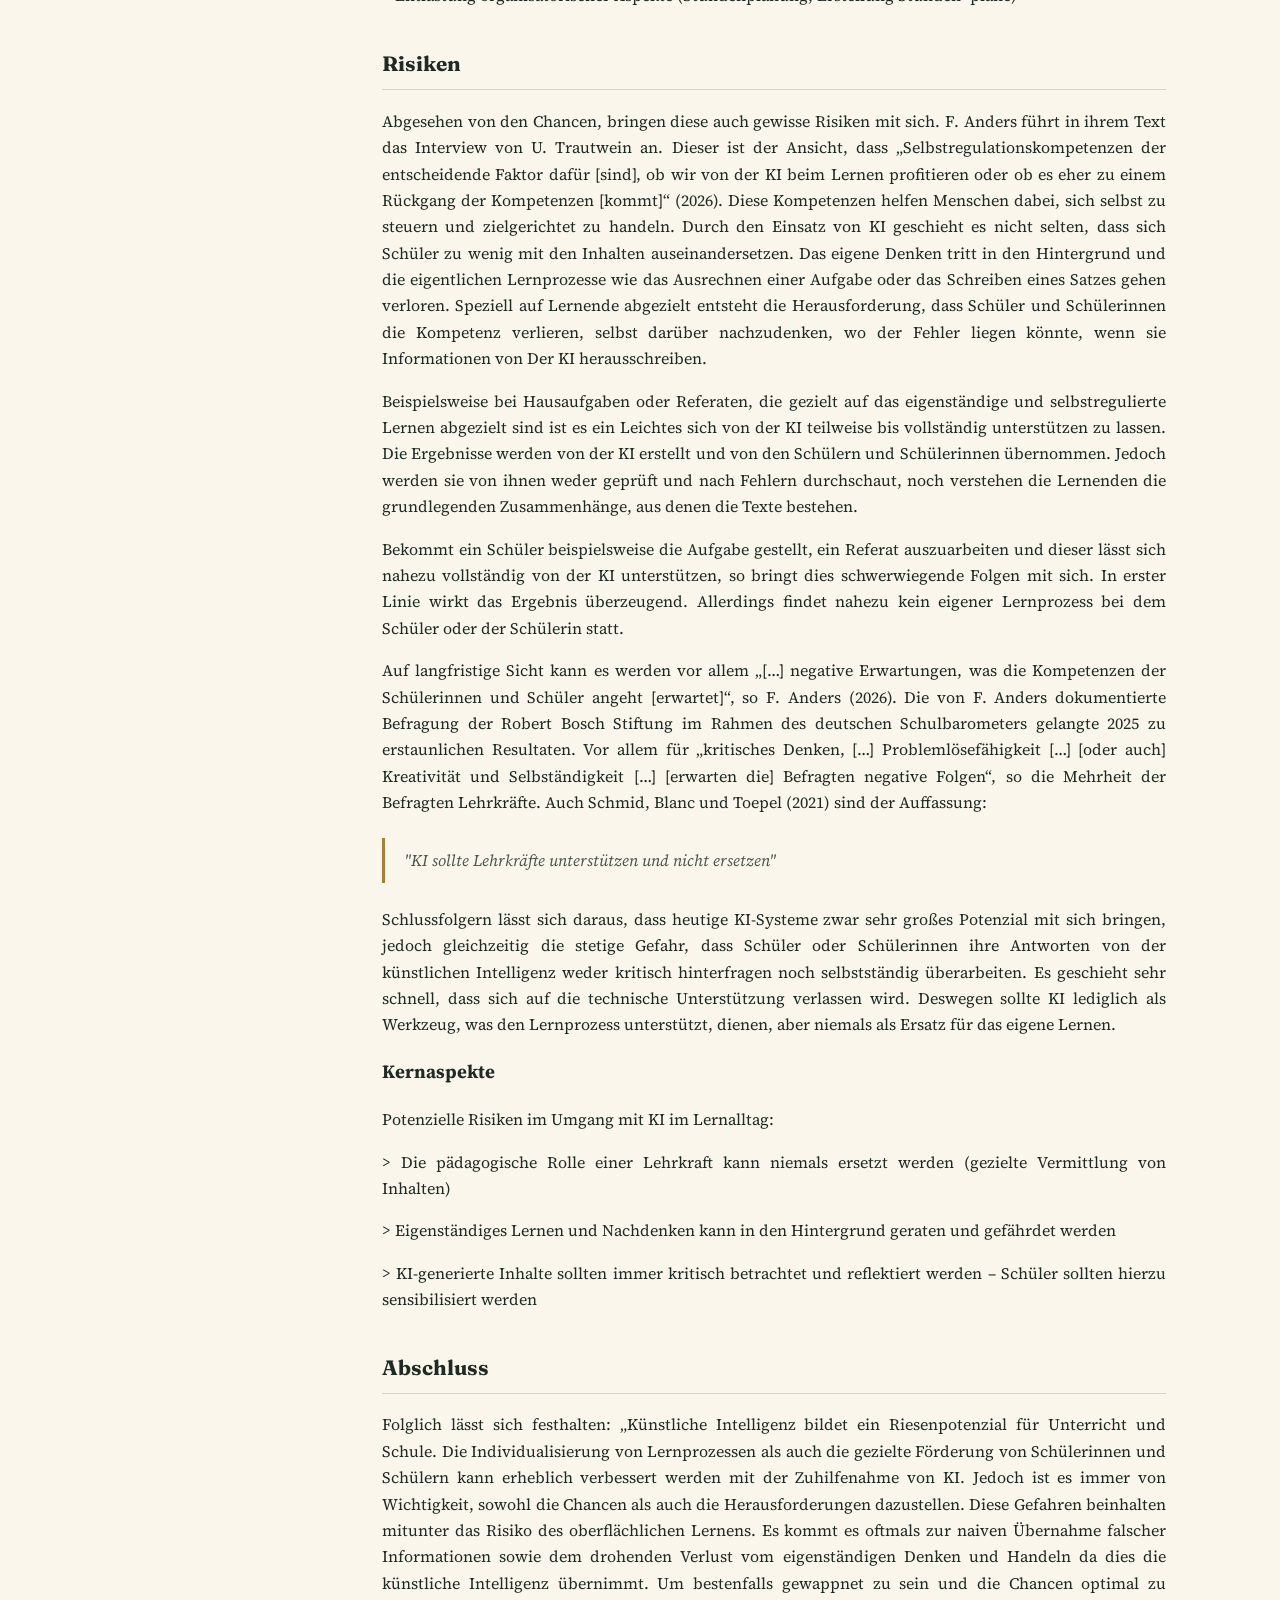
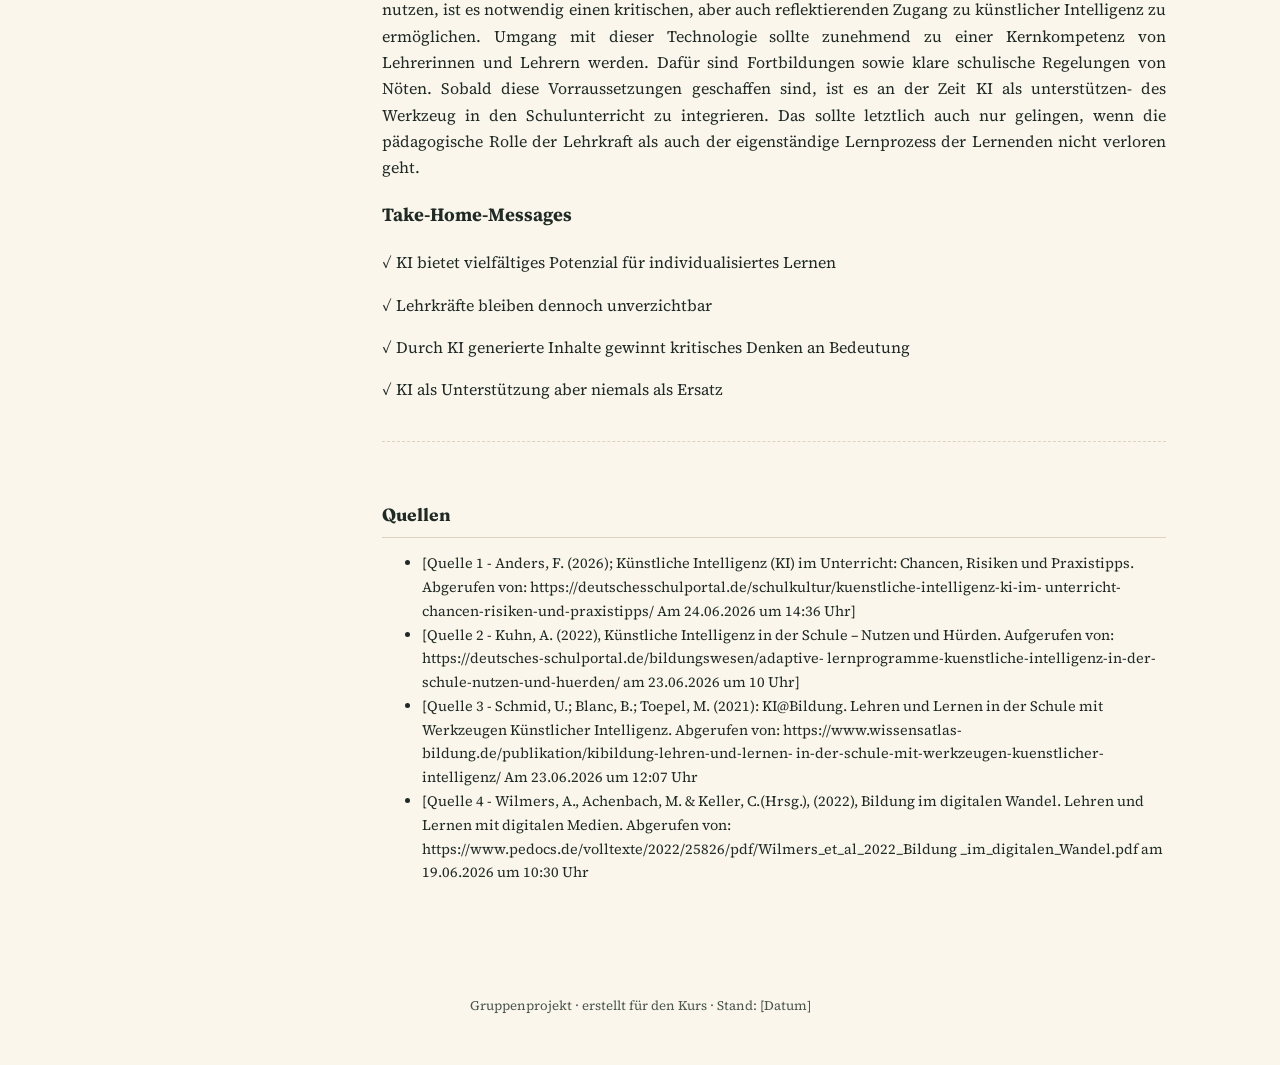
==== commit da0f798b: "Update sidebar links in artikel1-vorlage.html" ====
--- a/artikel1-vorlage.html
+++ b/artikel1-vorlage.html
@@ -23,9 +23,9 @@
     <h2>Inhalt</h2>
     <ul>
     <li><a href="index.html">Übersicht</a></li>
-      <li><a href="artikel1-vorlage.html"class="active">Text 1</a></li>
-      <li><a href="artikel2-vorlage.html">Text 2</a></li>
-      <li><a href="artikel3-vorlage.html">Text 3</a></li>
+       <li><a href="artikel1-vorlage.html"class="active">Chancen und Risiken</a></li>
+      <li><a href="artikel2-vorlage.html">Kompetenzen</a></li>
+      <li><a href="artikel3-vorlage.html">Veränderung/ Zukunftssicher?</a></li>
       <!-- Weitere Texte hier verlinken, siehe index.html -->
     </ul>
   </nav>
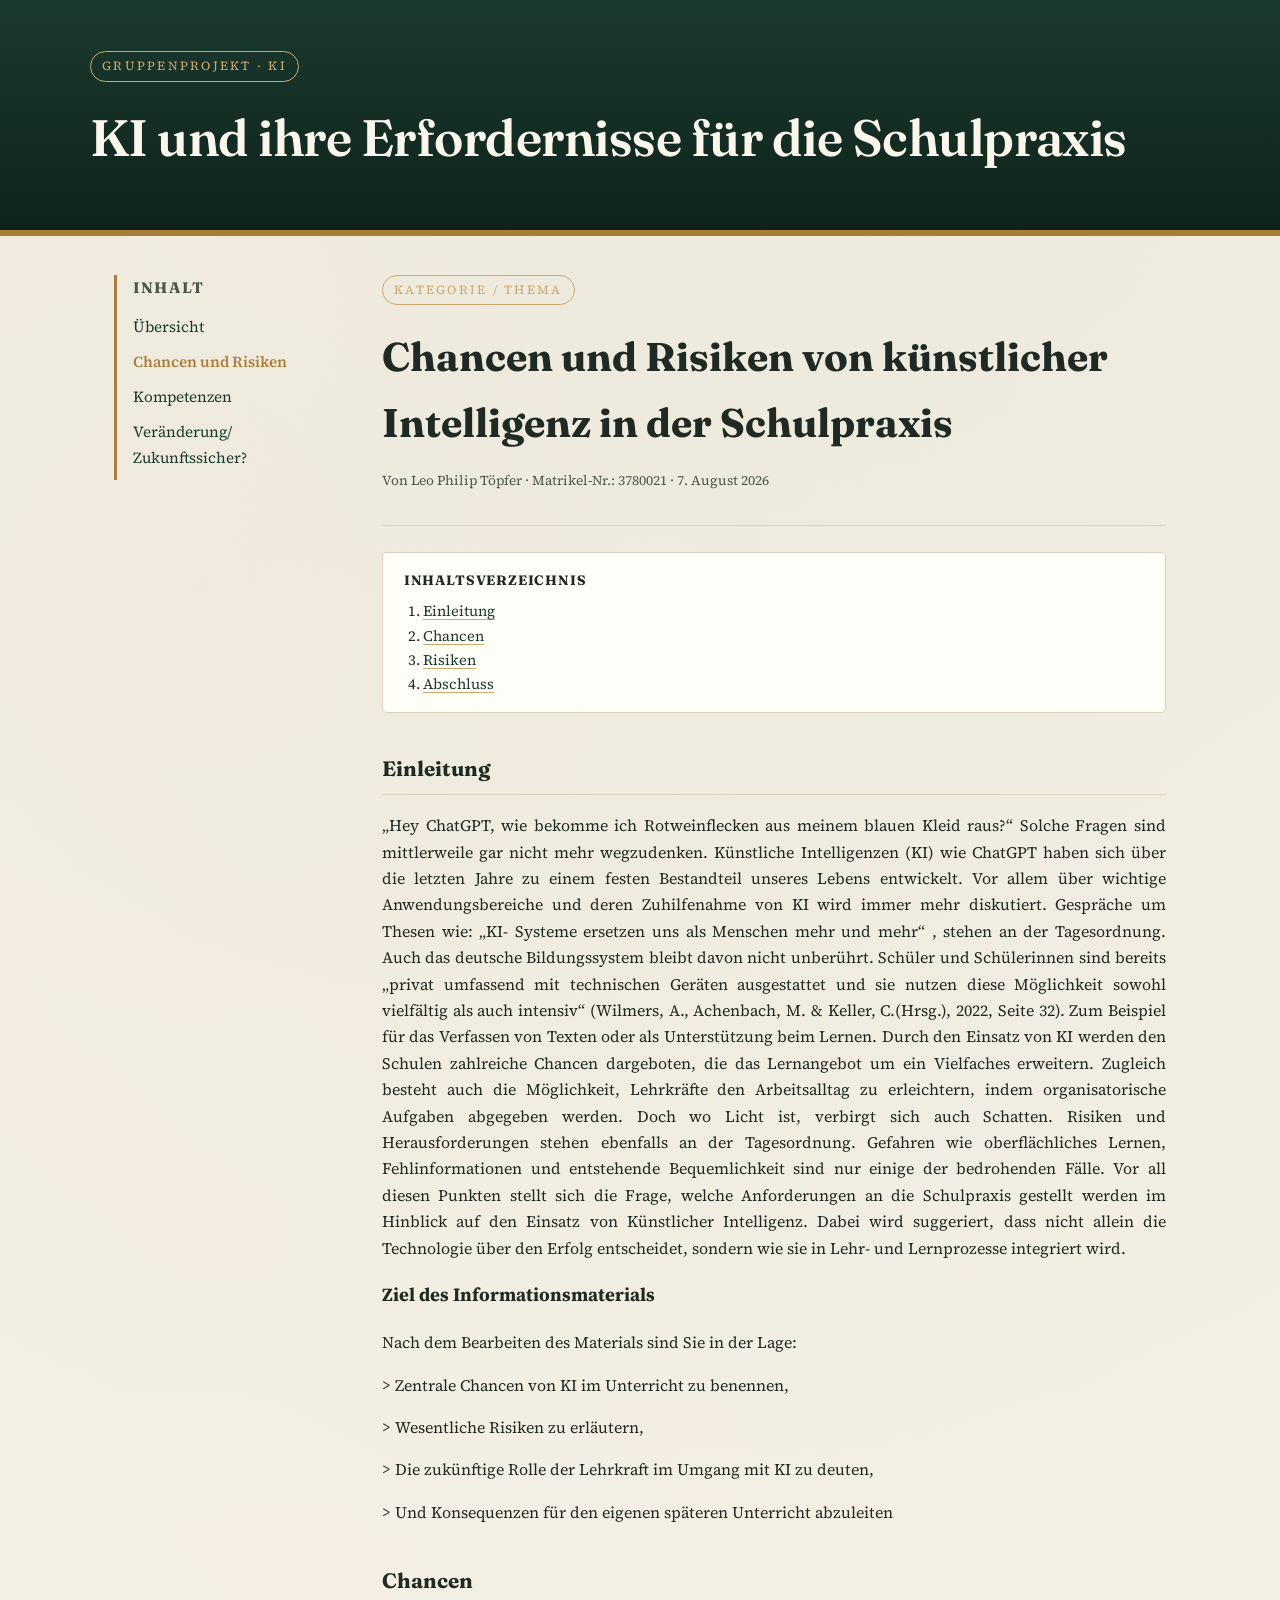
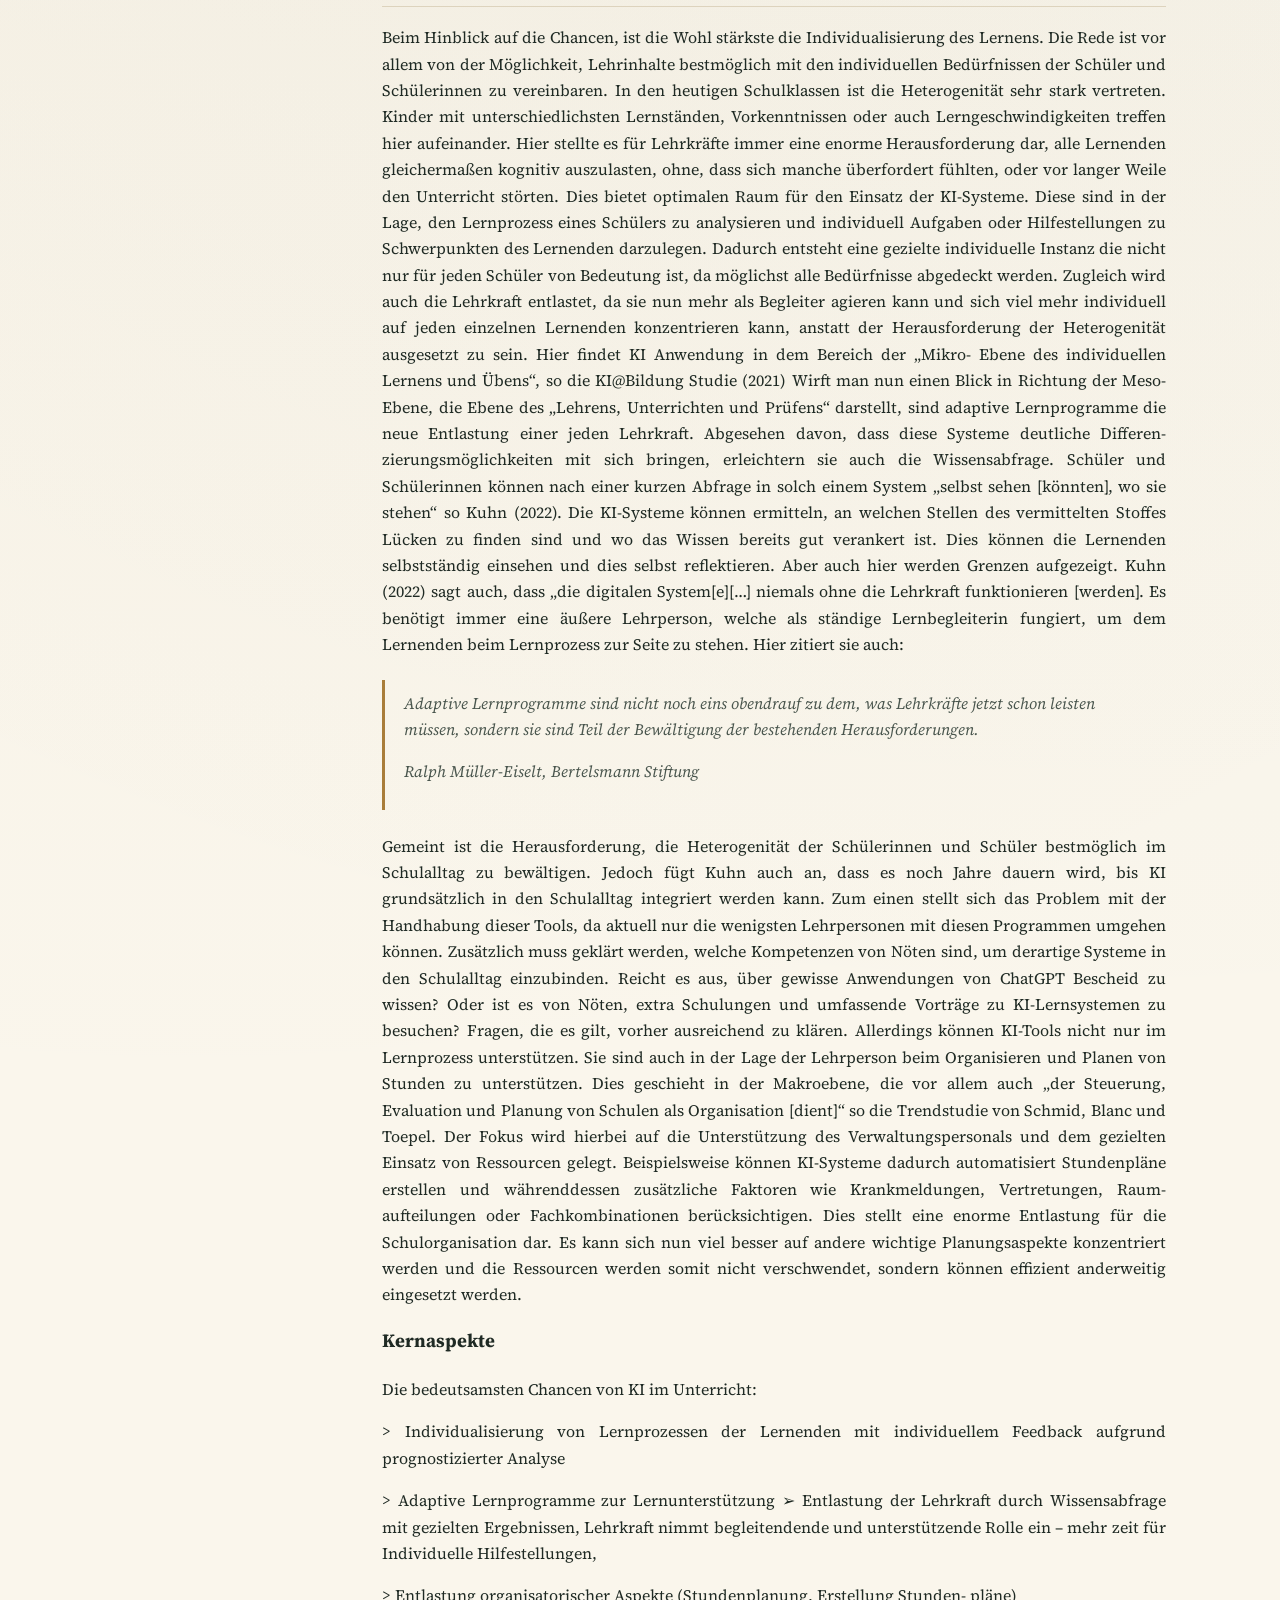
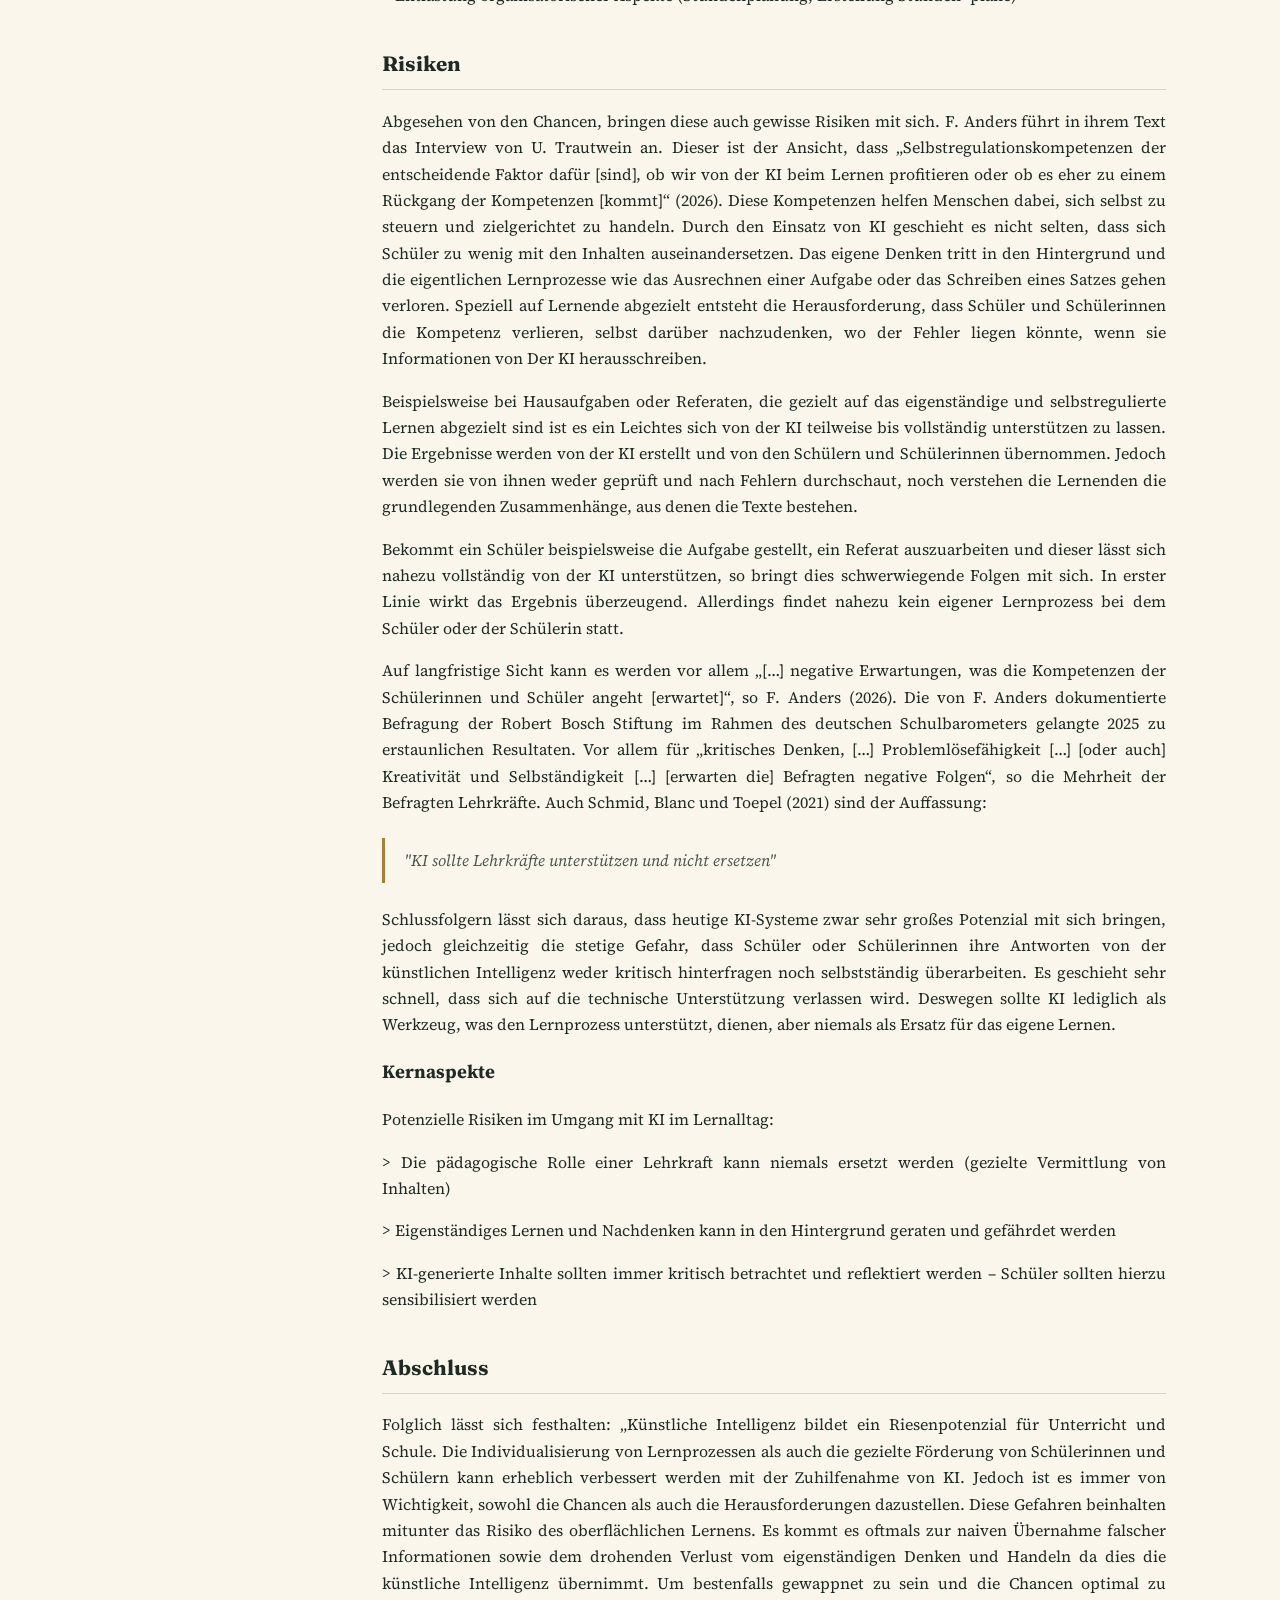
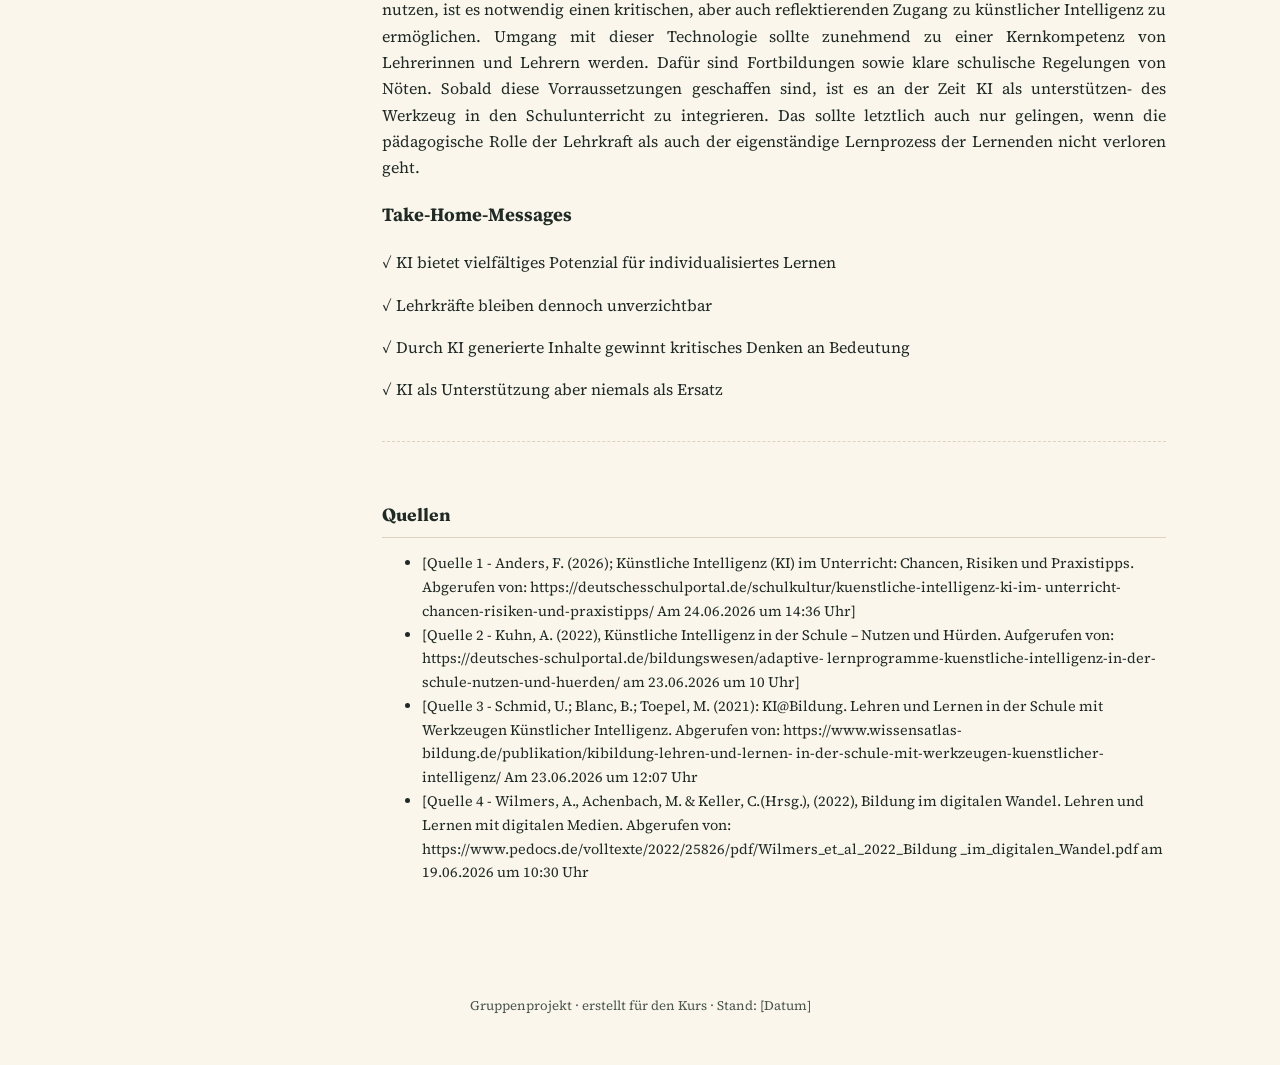
==== commit 478e9a47: "Update artikel1-vorlage.html" ====
--- a/artikel1-vorlage.html
+++ b/artikel1-vorlage.html
@@ -36,7 +36,7 @@
       <span class="kicker">Kategorie / Thema</span>
       <h1>Chancen und Risiken von künstlicher Intelligenz in der
 Schulpraxis</h1>
-      <p class="article-meta">Von Leo Philip Töpfer &middot; Matrikel-Nr.: 3780021 &middot; 7. August 2026 &middot; ca. 13 Min. Lesezeit</p>
+      <p class="article-meta">Von Leo Philip Töpfer &middot; Matrikel-Nr.: 3780021 &middot; 7. August 2026</p>
     </div>
 
     <nav class="toc" aria-label="Inhaltsverzeichnis">
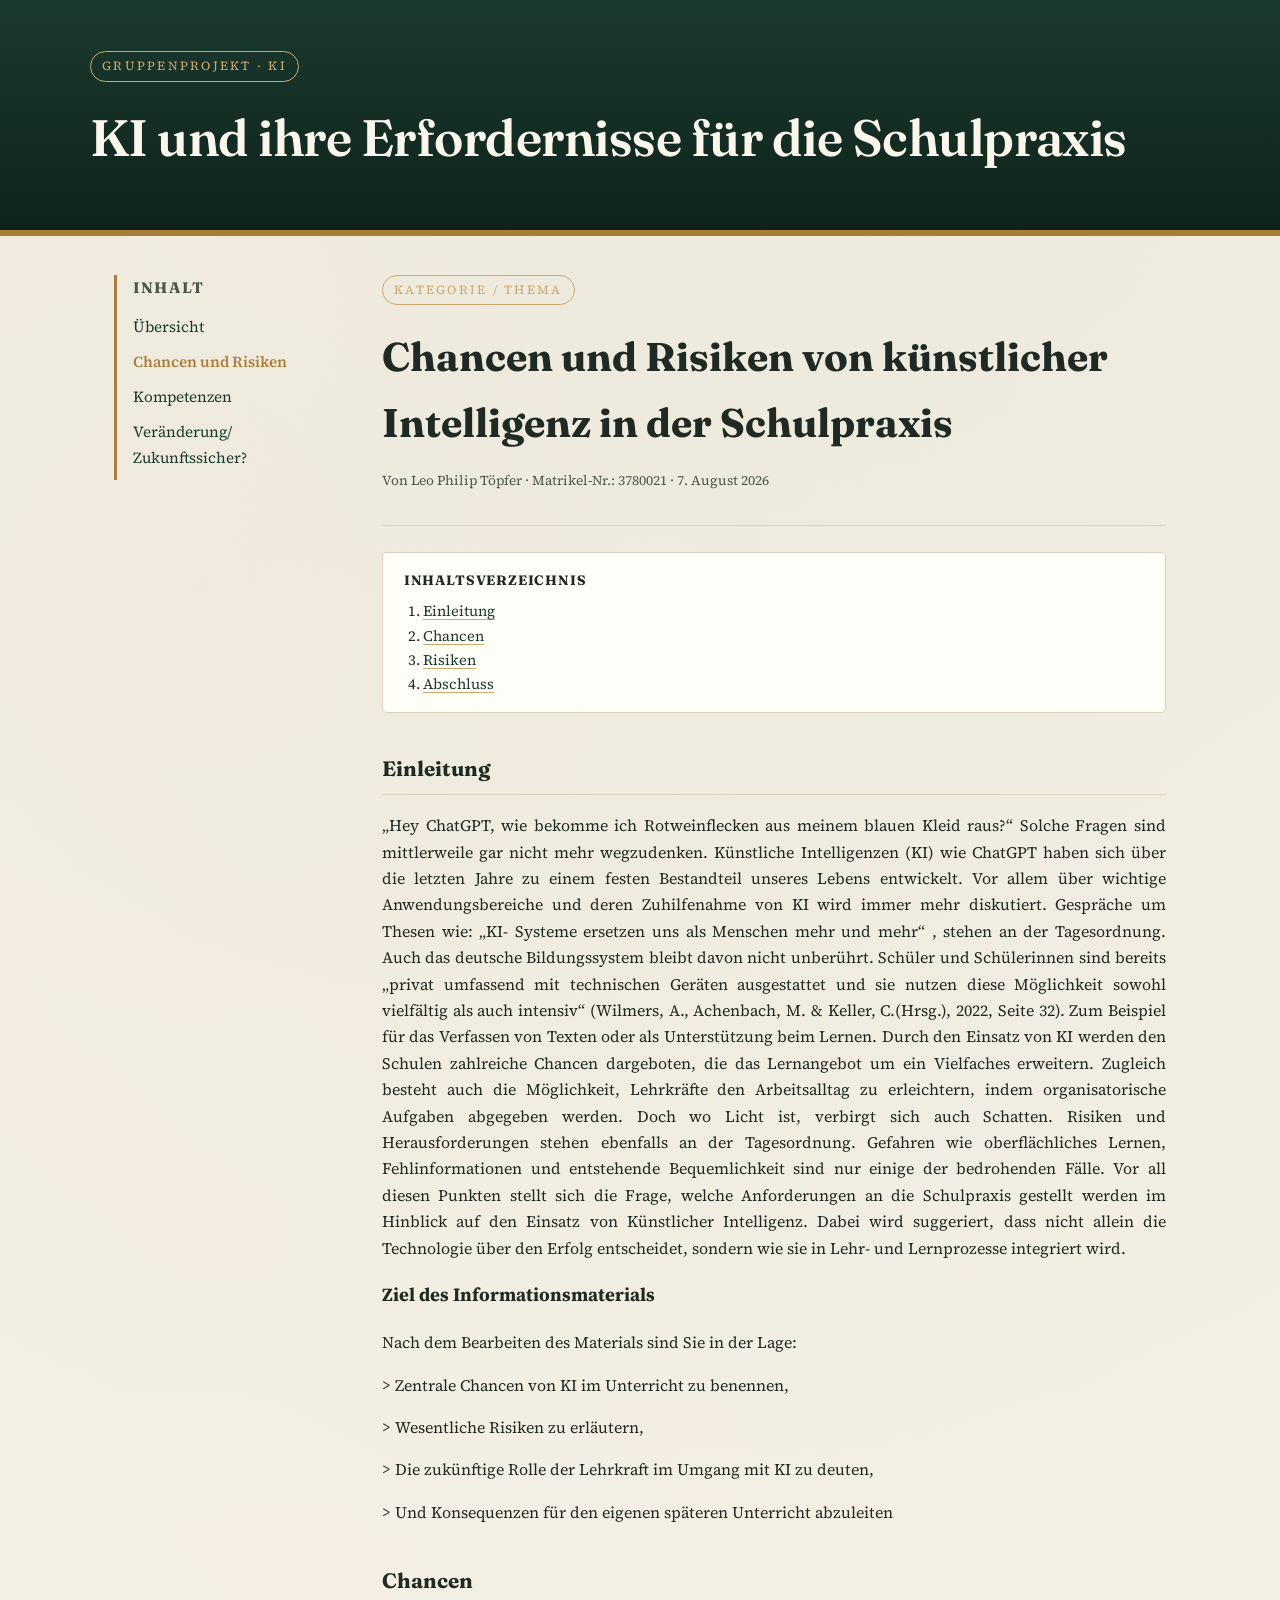
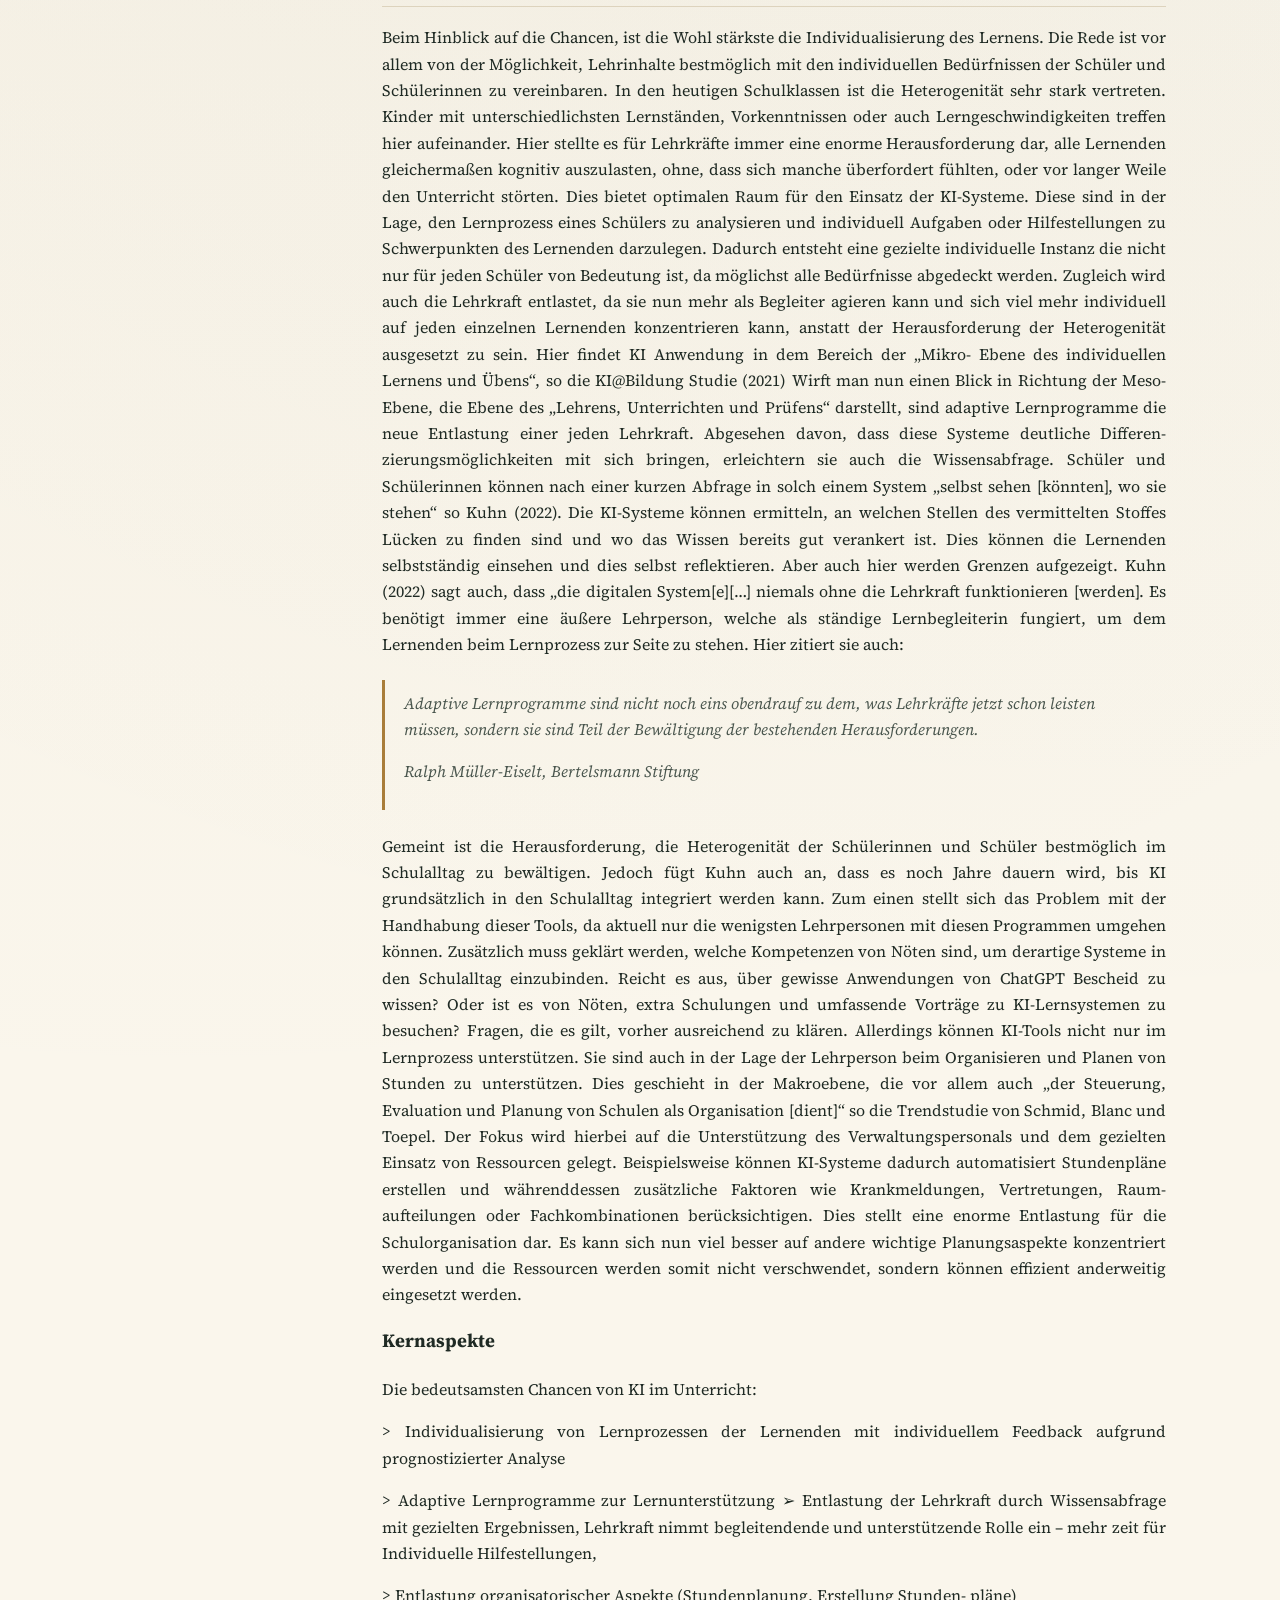
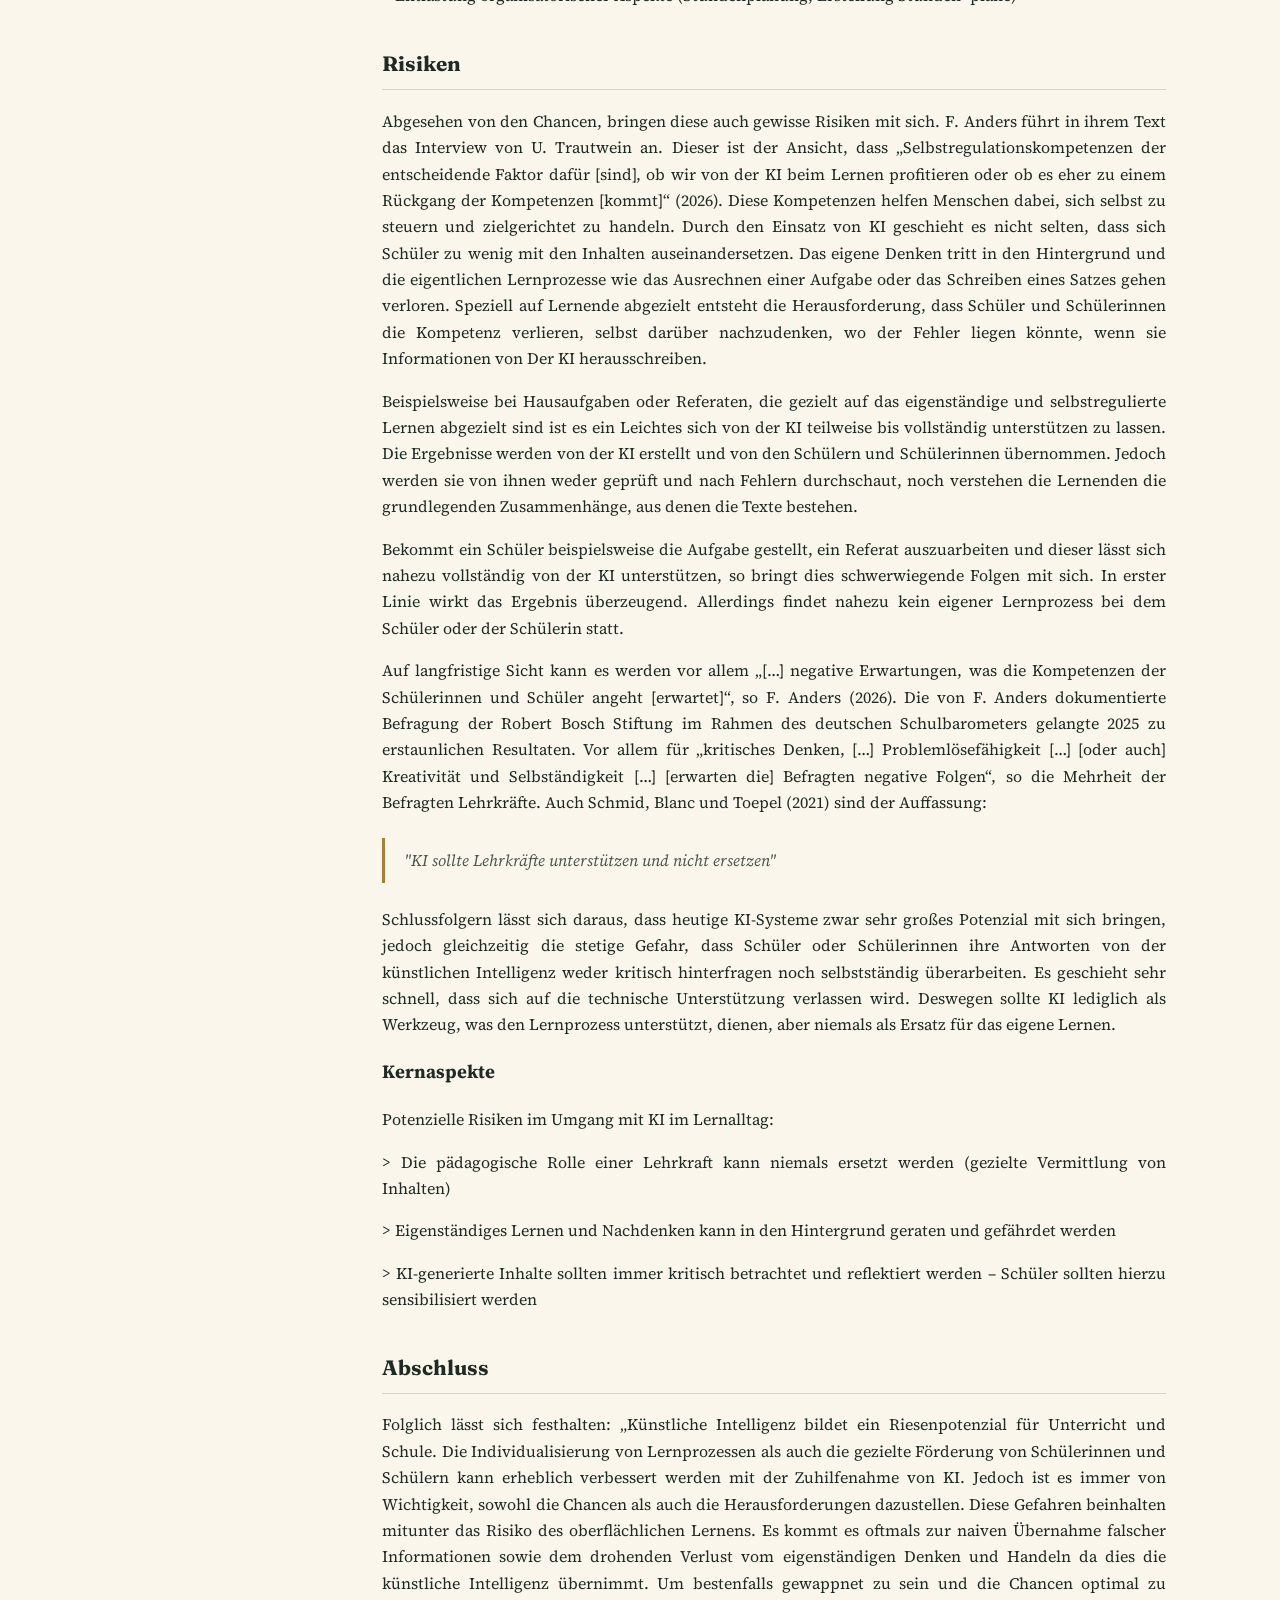
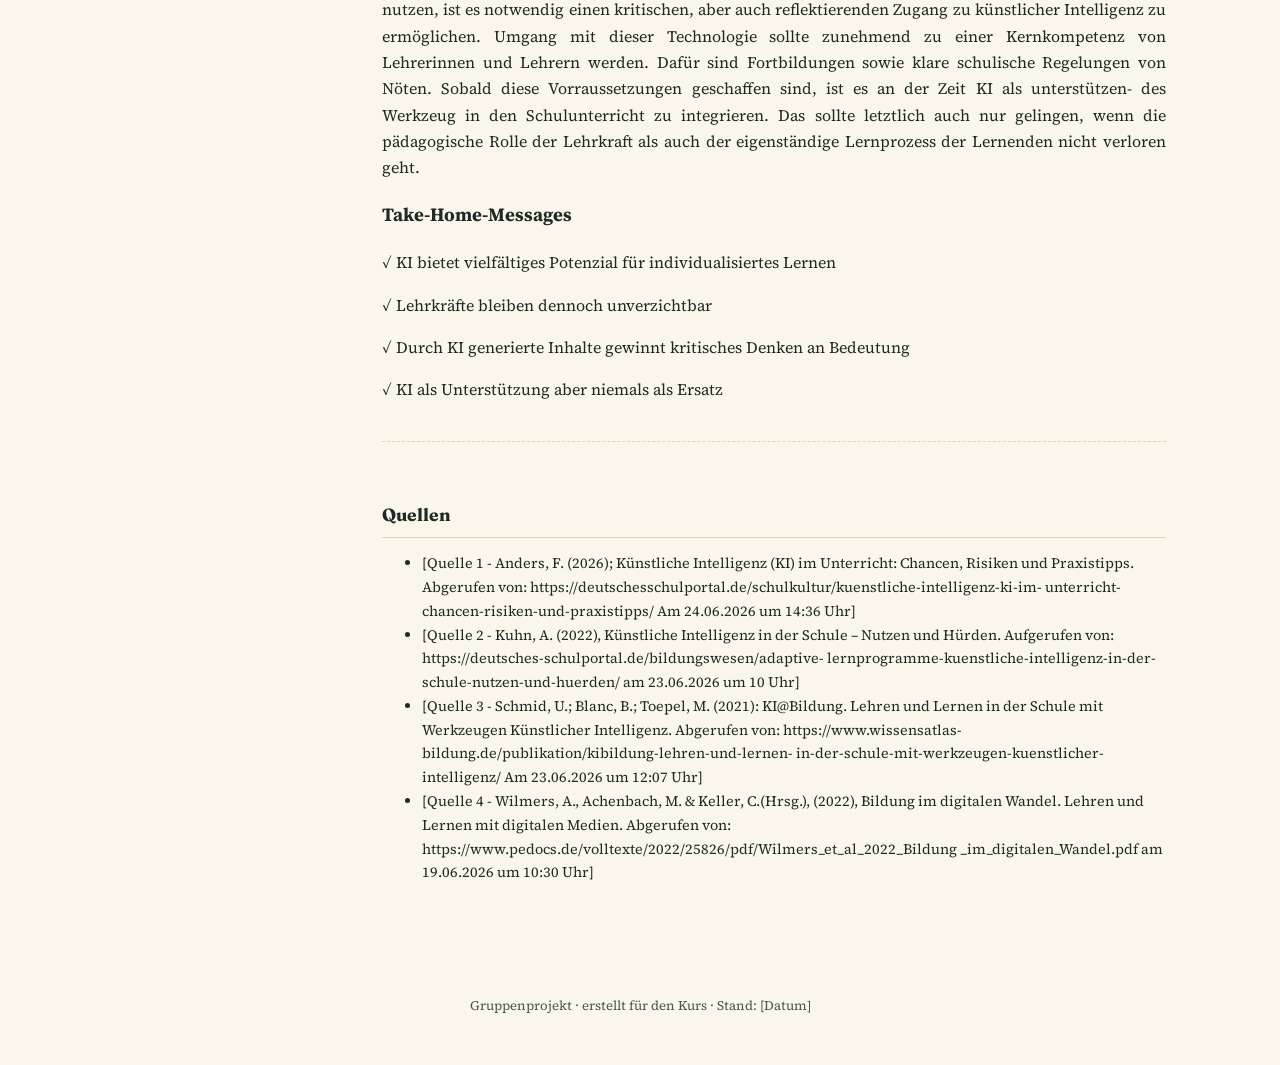
==== commit 3ee1a94e: "Fix citation formatting in artikel1-vorlage.html" ====
--- a/artikel1-vorlage.html
+++ b/artikel1-vorlage.html
@@ -280,12 +280,14 @@
     <section class="sources">
       <h2>Quellen</h2>
       <ul>
-        <li>[Quelle 1 - Anders, F. (2026); Künstliche Intelligenz (KI) im Unterricht: Chancen, Risiken
+        <li>
+          [Quelle 1 - Anders, F. (2026); Künstliche Intelligenz (KI) im Unterricht: Chancen, Risiken
 und Praxistipps. Abgerufen von:
 https://deutschesschulportal.de/schulkultur/kuenstliche-intelligenz-ki-im-
 unterricht-chancen-risiken-und-praxistipps/ Am 24.06.2026 um 14:36 Uhr]
 </li>
-        <li>[Quelle 2 - Kuhn, A. (2022), Künstliche Intelligenz in der Schule – Nutzen und Hürden.
+        <li>
+          [Quelle 2 - Kuhn, A. (2022), Künstliche Intelligenz in der Schule – Nutzen und Hürden.
 Aufgerufen von: https://deutsches-schulportal.de/bildungswesen/adaptive-
 lernprogramme-kuenstliche-intelligenz-in-der-schule-nutzen-und-huerden/
 am 23.06.2026 um 10 Uhr]
@@ -295,13 +297,13 @@
 der Schule mit Werkzeugen Künstlicher Intelligenz. Abgerufen von:
 https://www.wissensatlas-bildung.de/publikation/kibildung-lehren-und-lernen-
 in-der-schule-mit-werkzeugen-kuenstlicher-intelligenz/ Am 23.06.2026 um
-12:07 Uhr
+12:07 Uhr]
 </li>
 <li>
   [Quelle 4 - Wilmers, A., Achenbach, M. & Keller, C.(Hrsg.), (2022), Bildung im digitalen
 Wandel. Lehren und Lernen mit digitalen Medien. Abgerufen von:
 https://www.pedocs.de/volltexte/2022/25826/pdf/Wilmers_et_al_2022_Bildung
-_im_digitalen_Wandel.pdf am 19.06.2026 um 10:30 Uhr
+_im_digitalen_Wandel.pdf am 19.06.2026 um 10:30 Uhr]
 </li>
       </ul>
     </section>
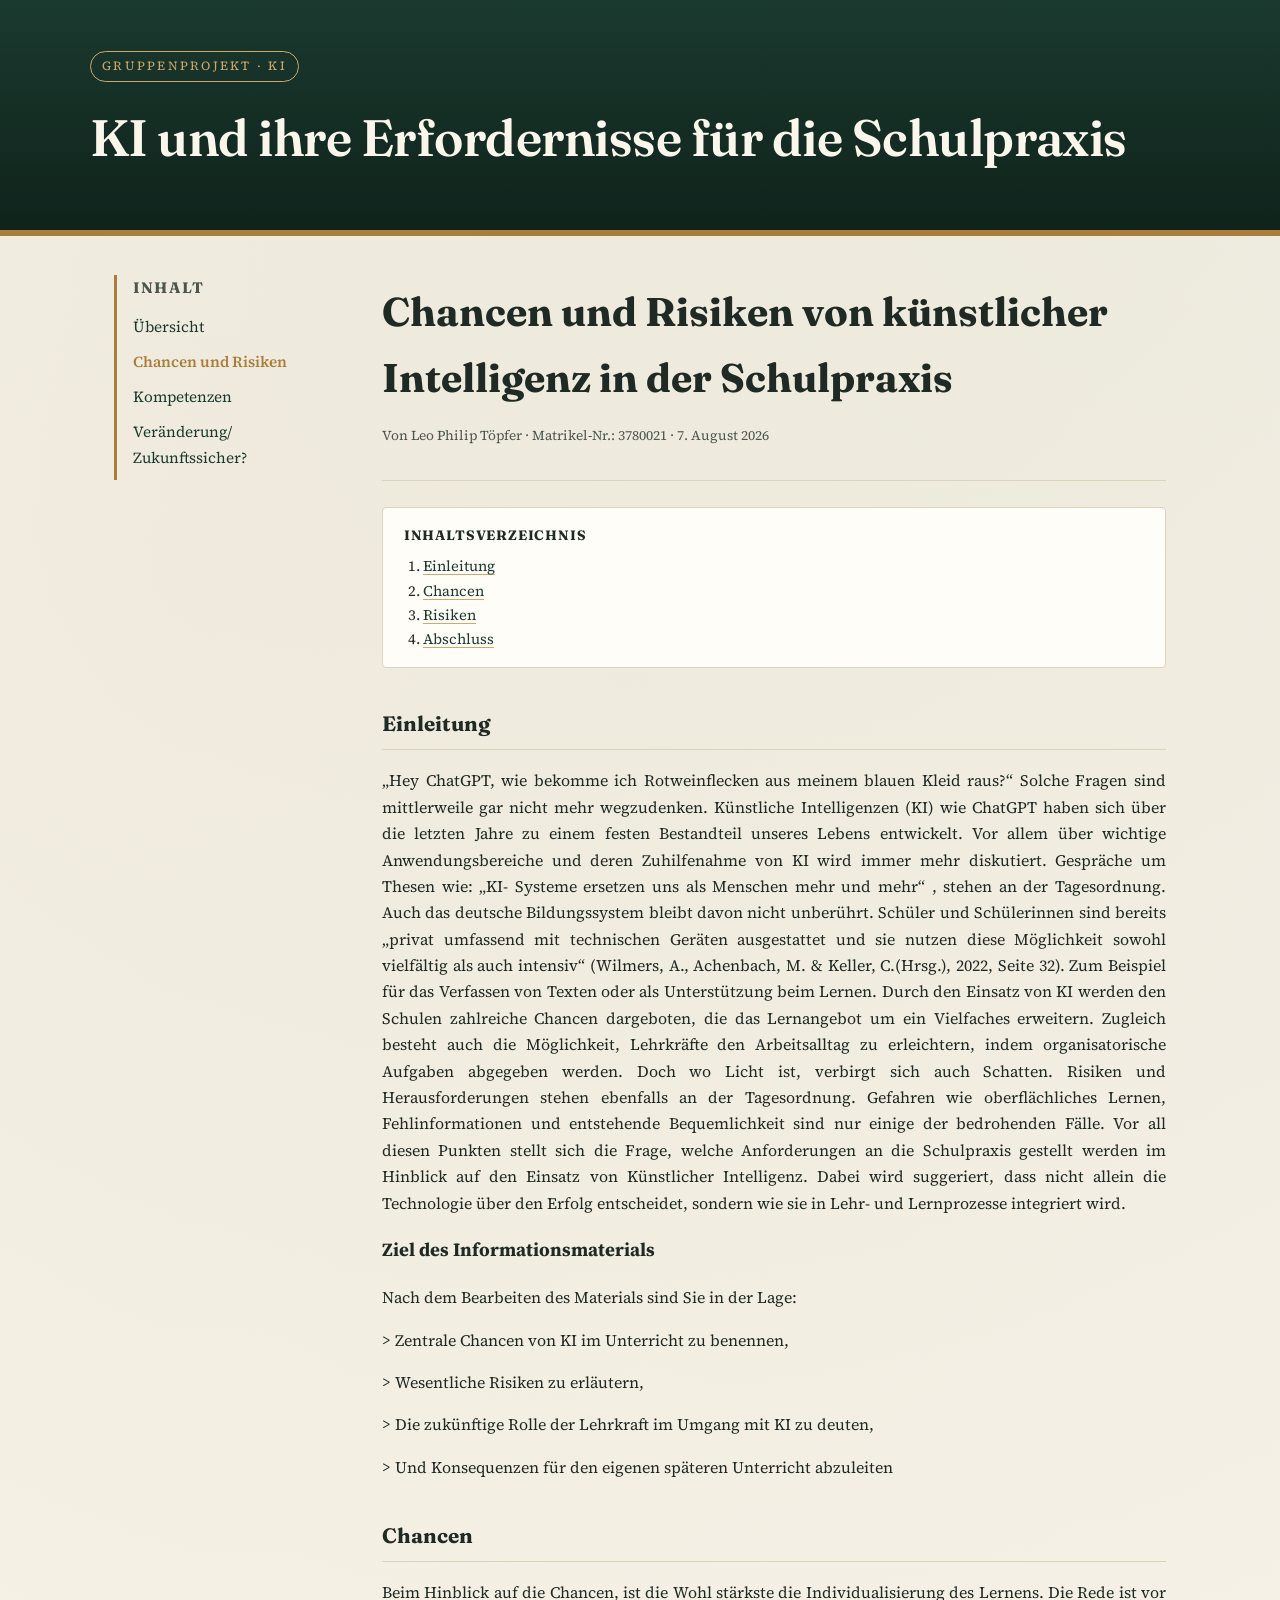
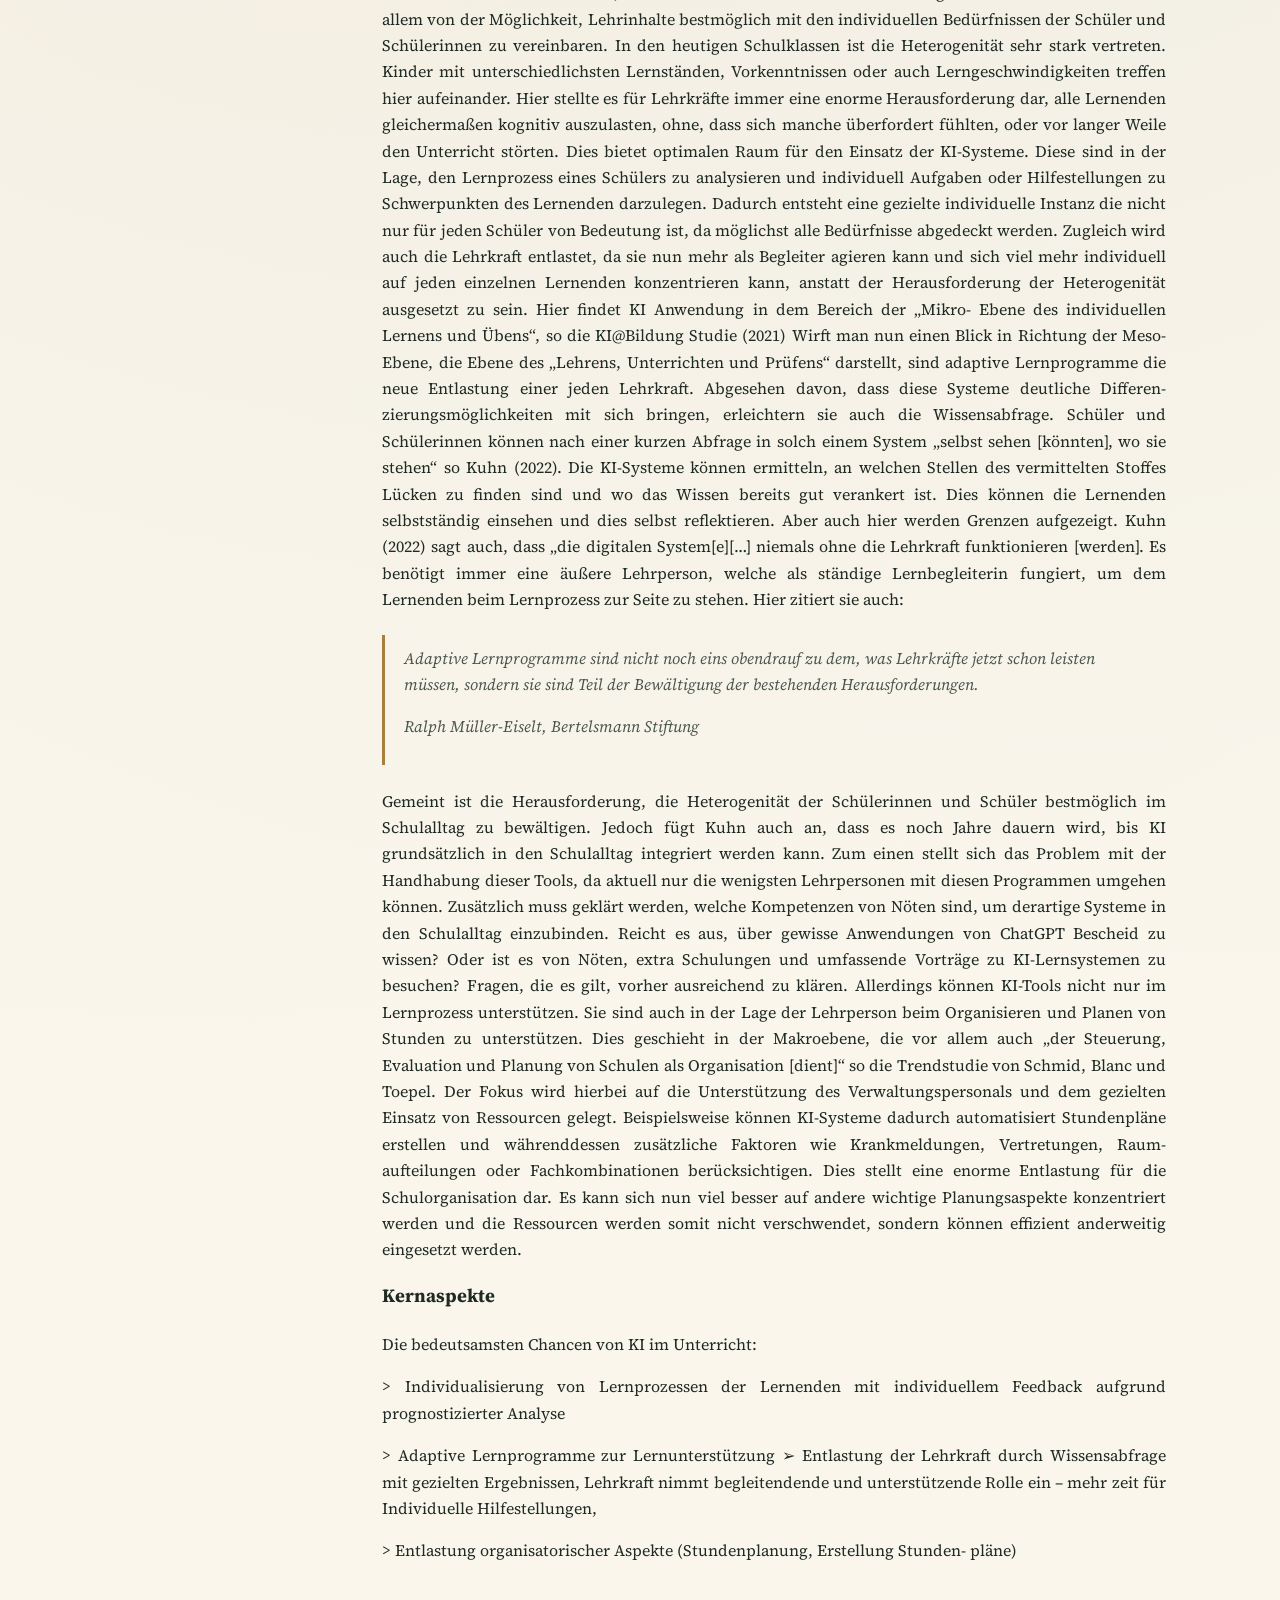
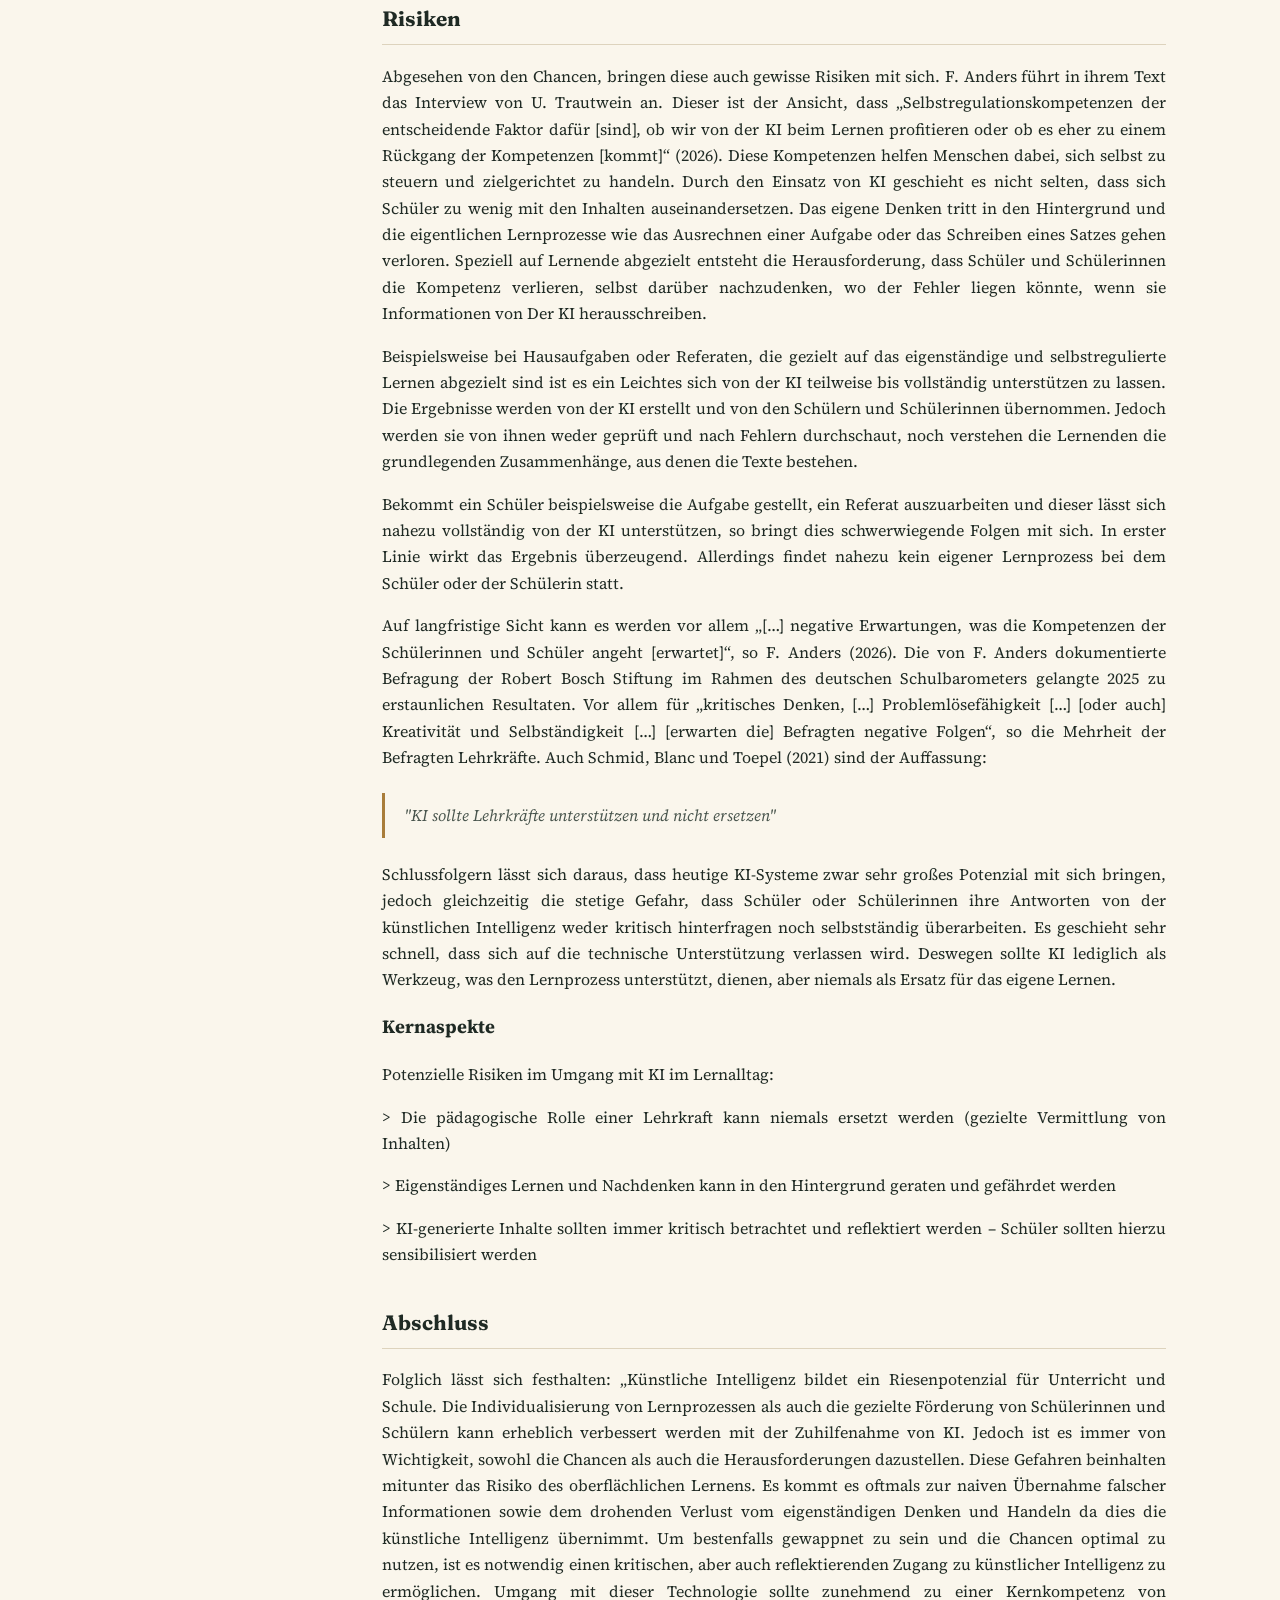
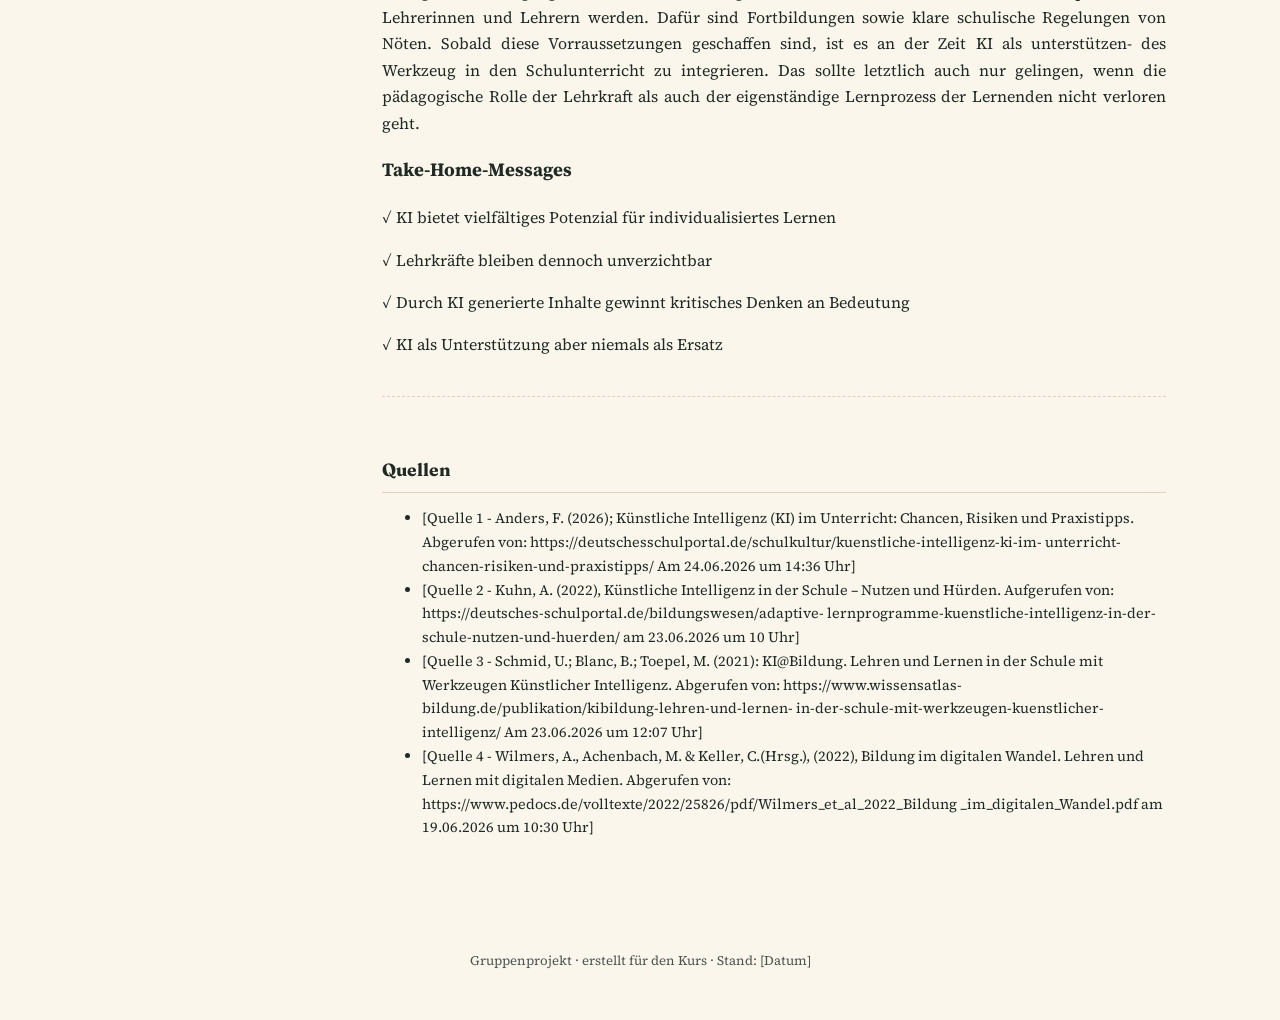
==== commit 9935d0bb: "Update artikel1-vorlage.html" ====
--- a/artikel1-vorlage.html
+++ b/artikel1-vorlage.html
@@ -33,7 +33,6 @@
   <main>
 
     <div class="article-header">
-      <span class="kicker">Kategorie / Thema</span>
       <h1>Chancen und Risiken von künstlicher Intelligenz in der
 Schulpraxis</h1>
       <p class="article-meta">Von Leo Philip Töpfer &middot; Matrikel-Nr.: 3780021 &middot; 7. August 2026</p>
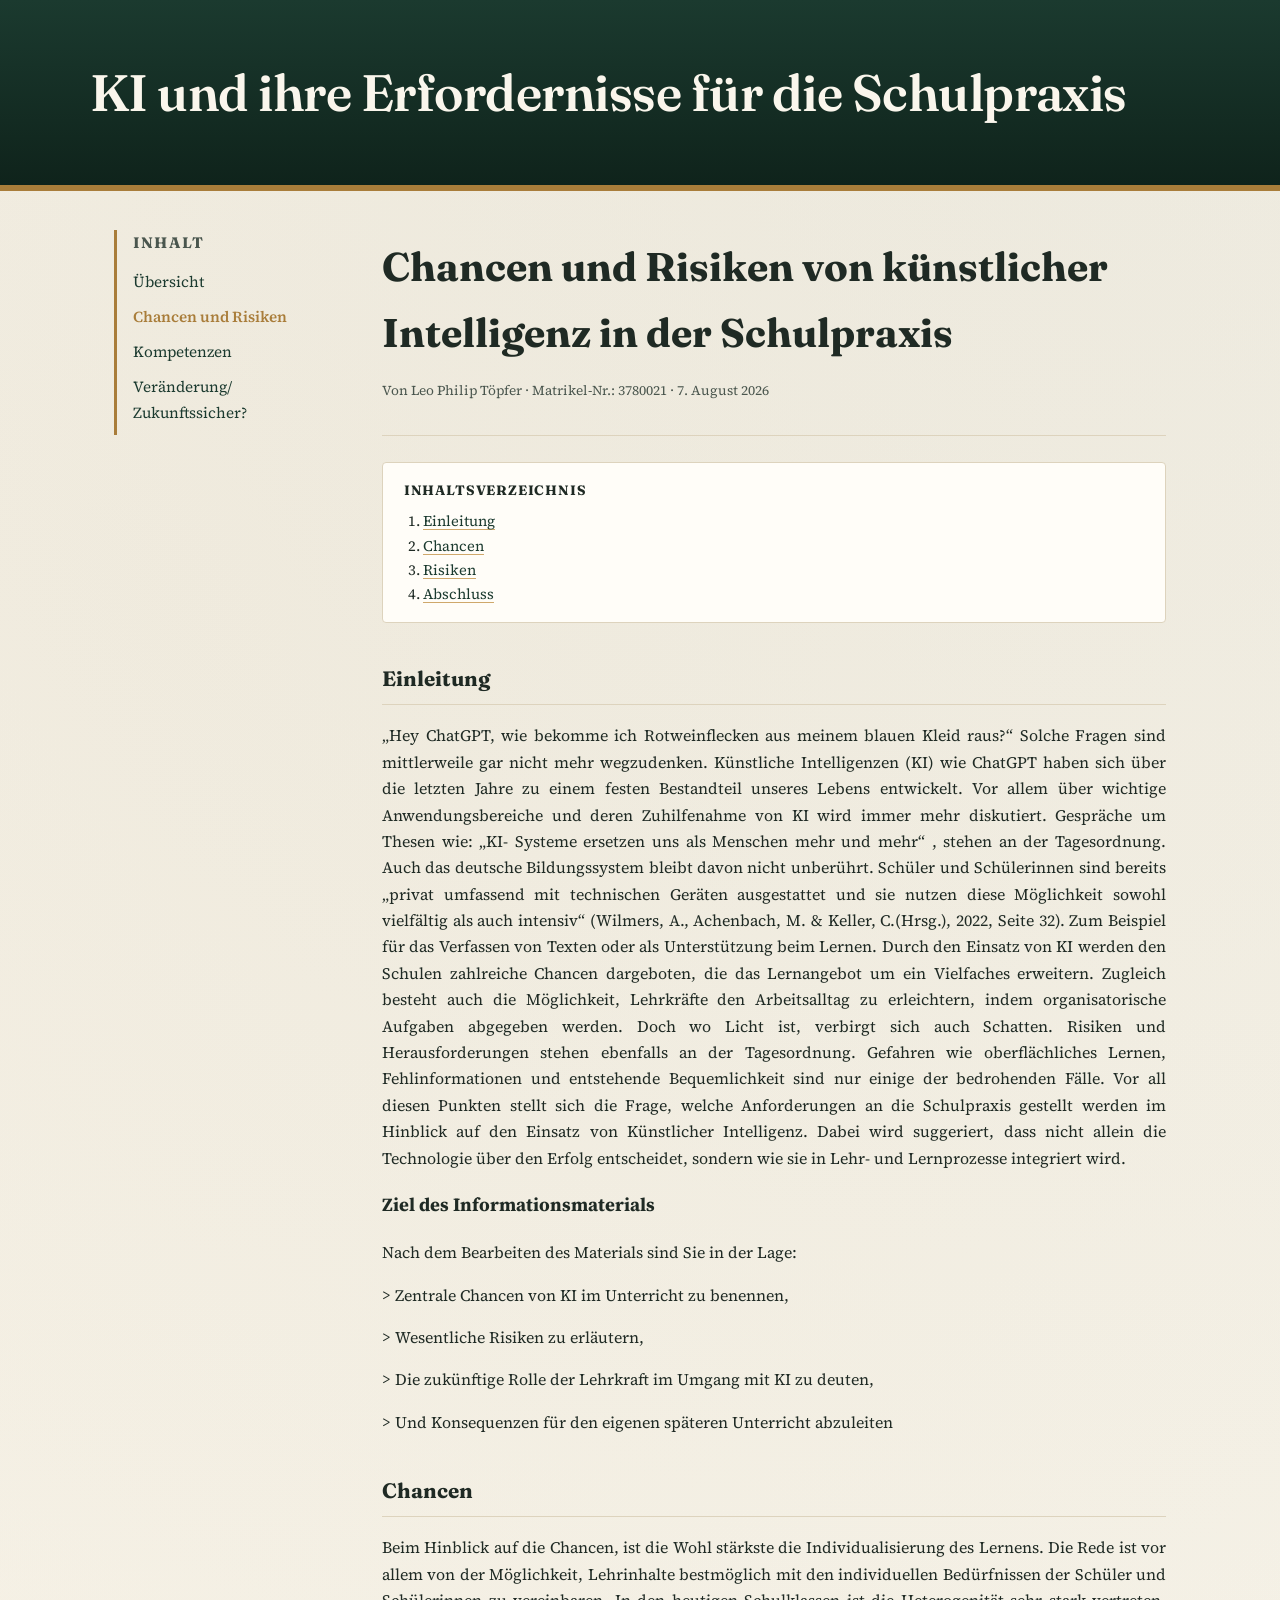
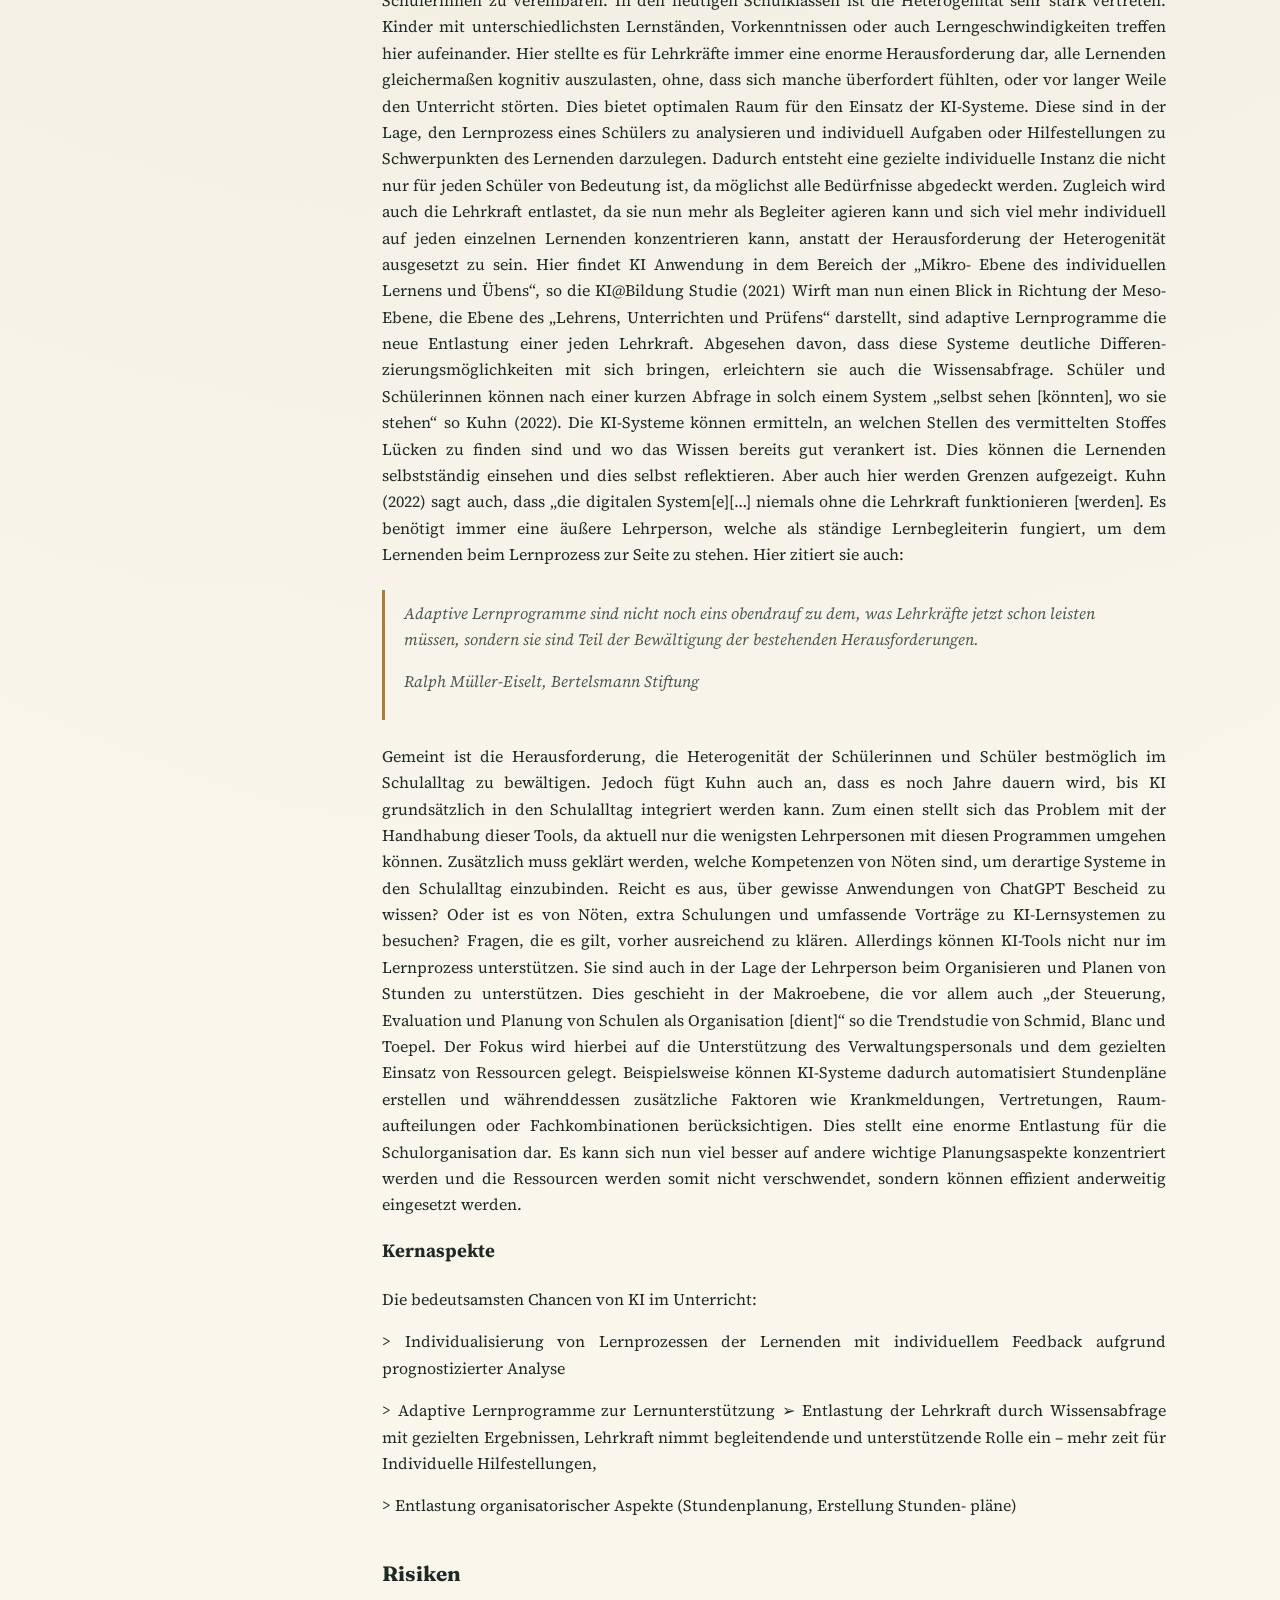
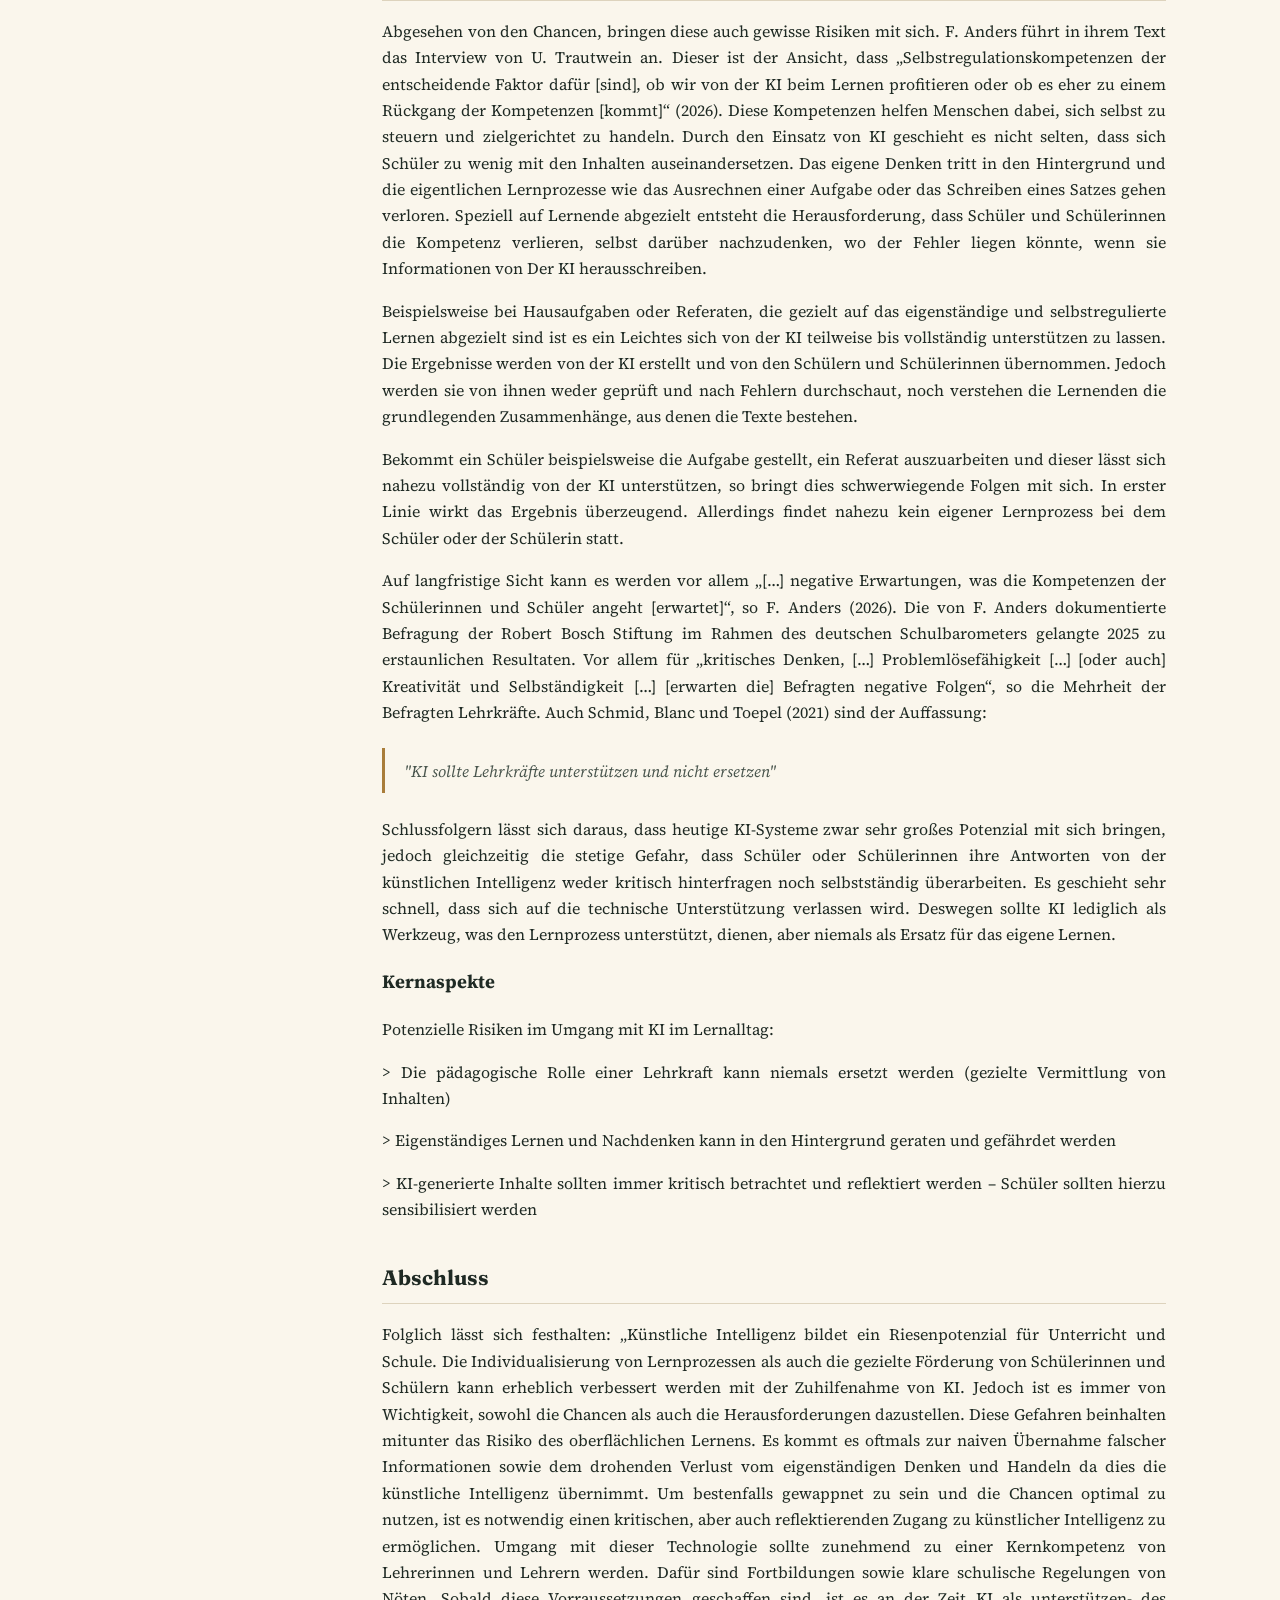
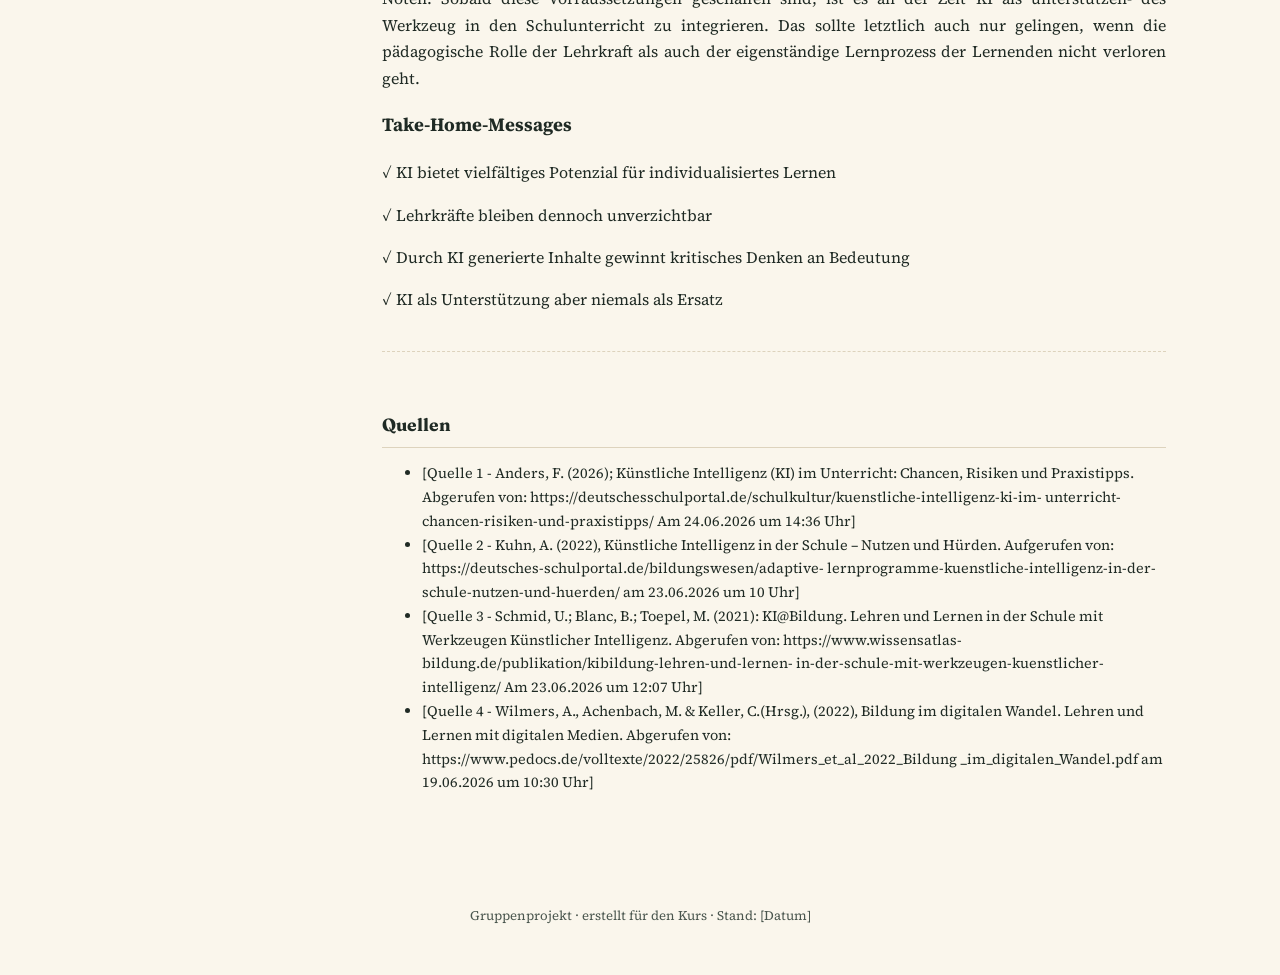
==== commit edb5ad87: "Remove kicker span from header" ====
--- a/artikel1-vorlage.html
+++ b/artikel1-vorlage.html
@@ -12,7 +12,6 @@
 
 <header class="site-header">
   <div class="header-inner">
-    <span class="kicker">Gruppenprojekt · KI</span>
     <h1>KI und ihre Erfordernisse für die Schulpraxis</h1>
   </div>
 </header>
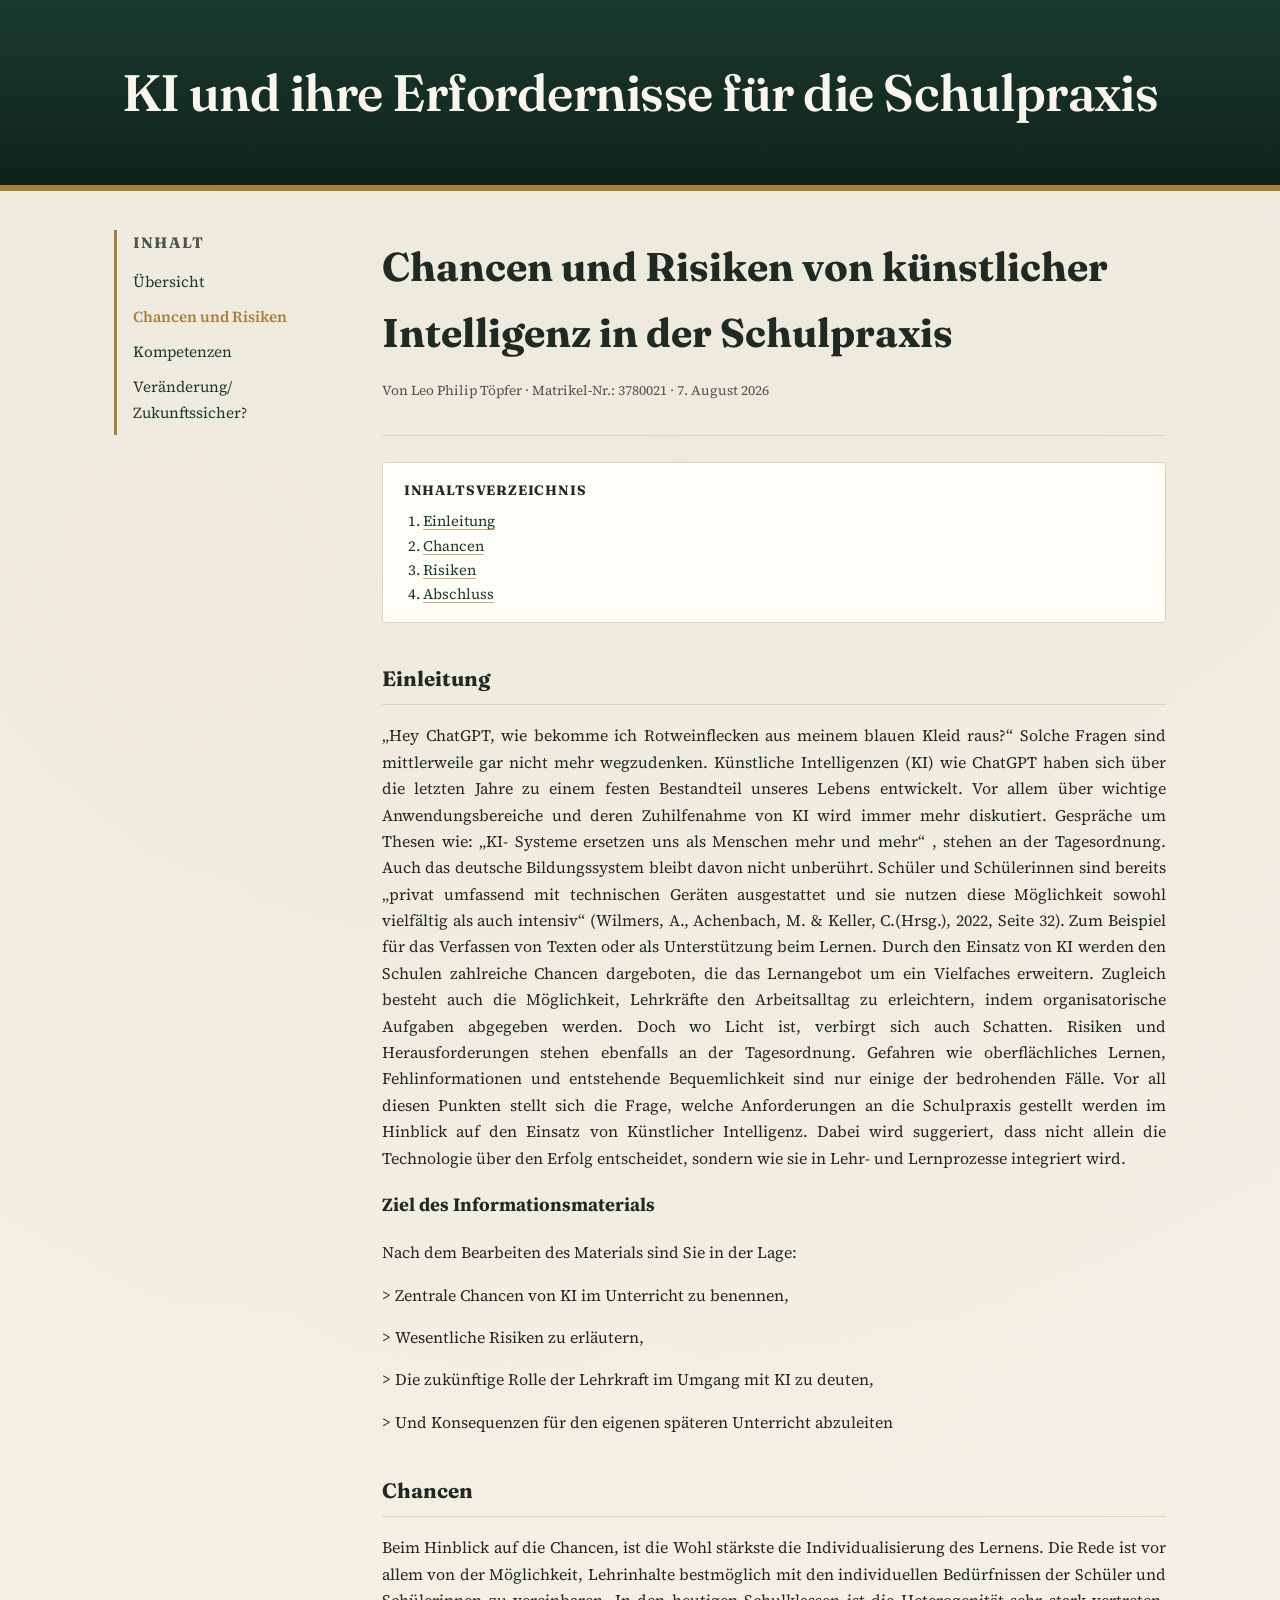
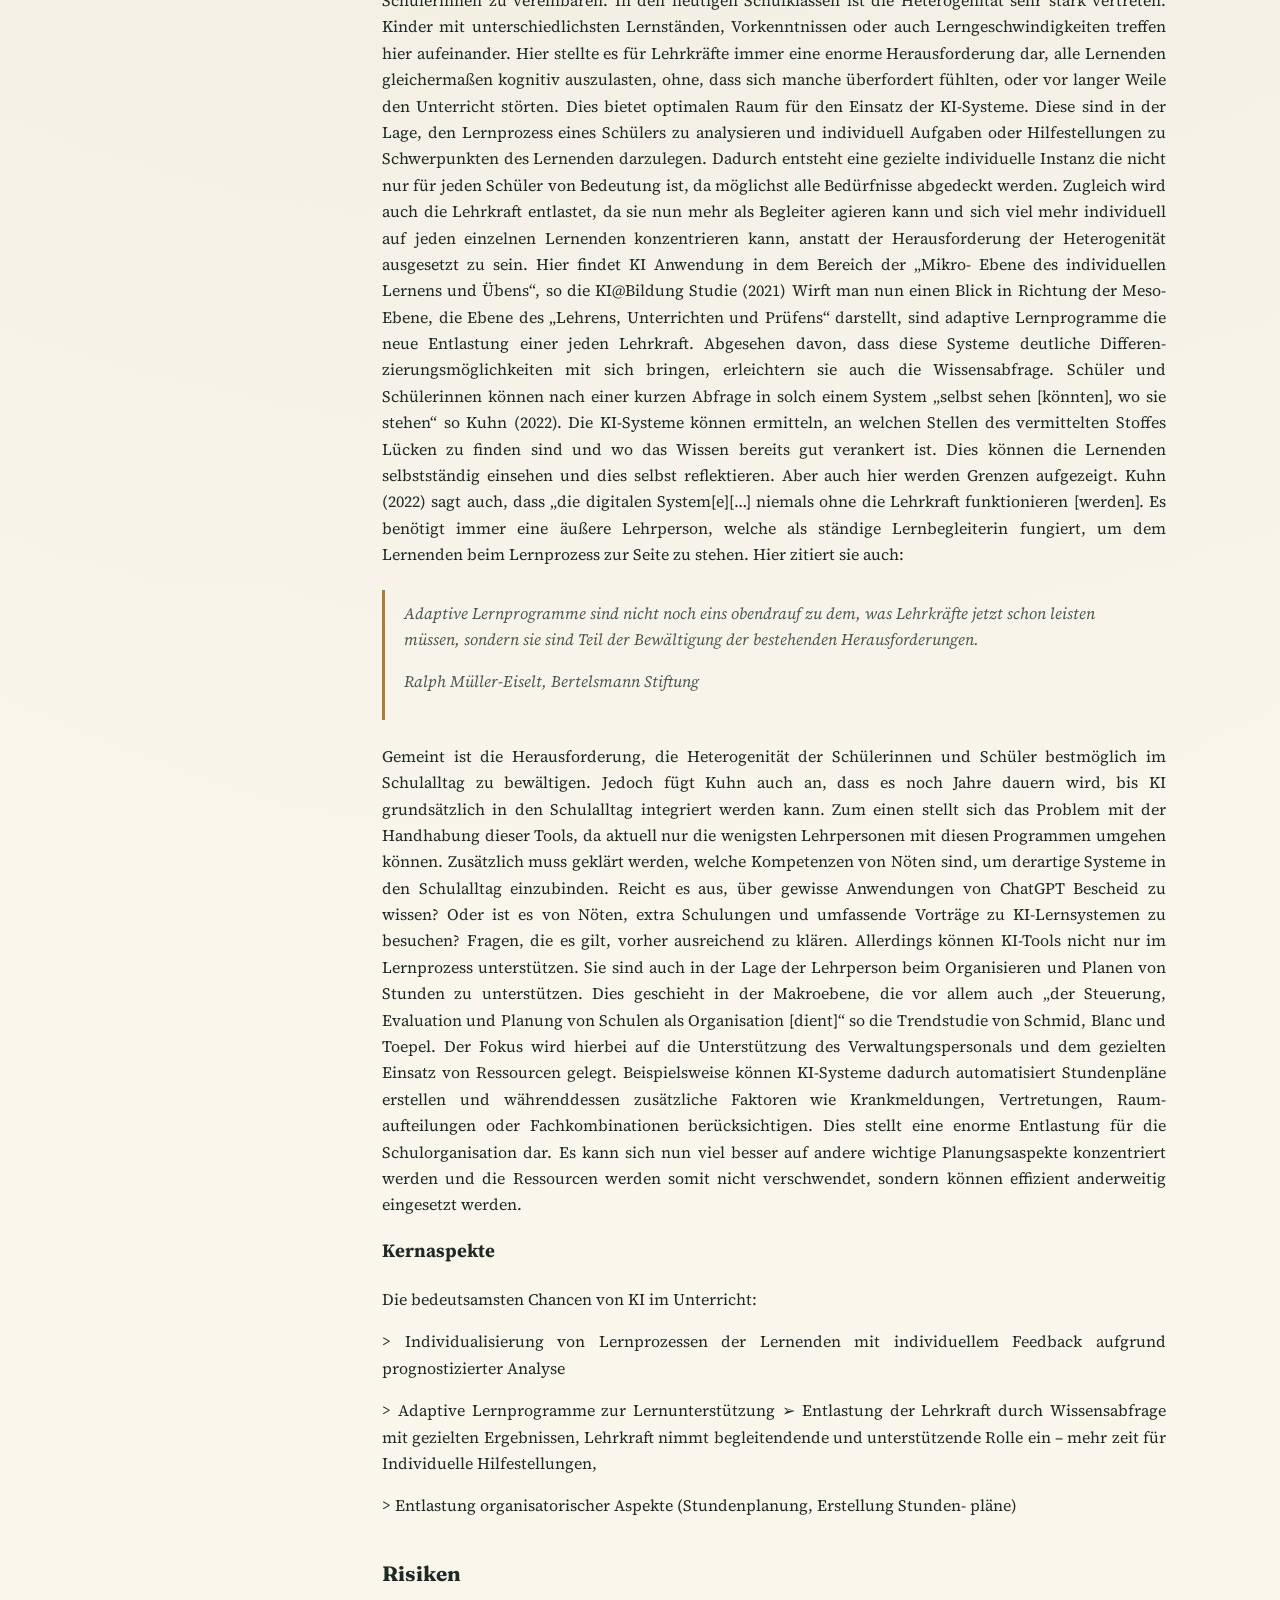
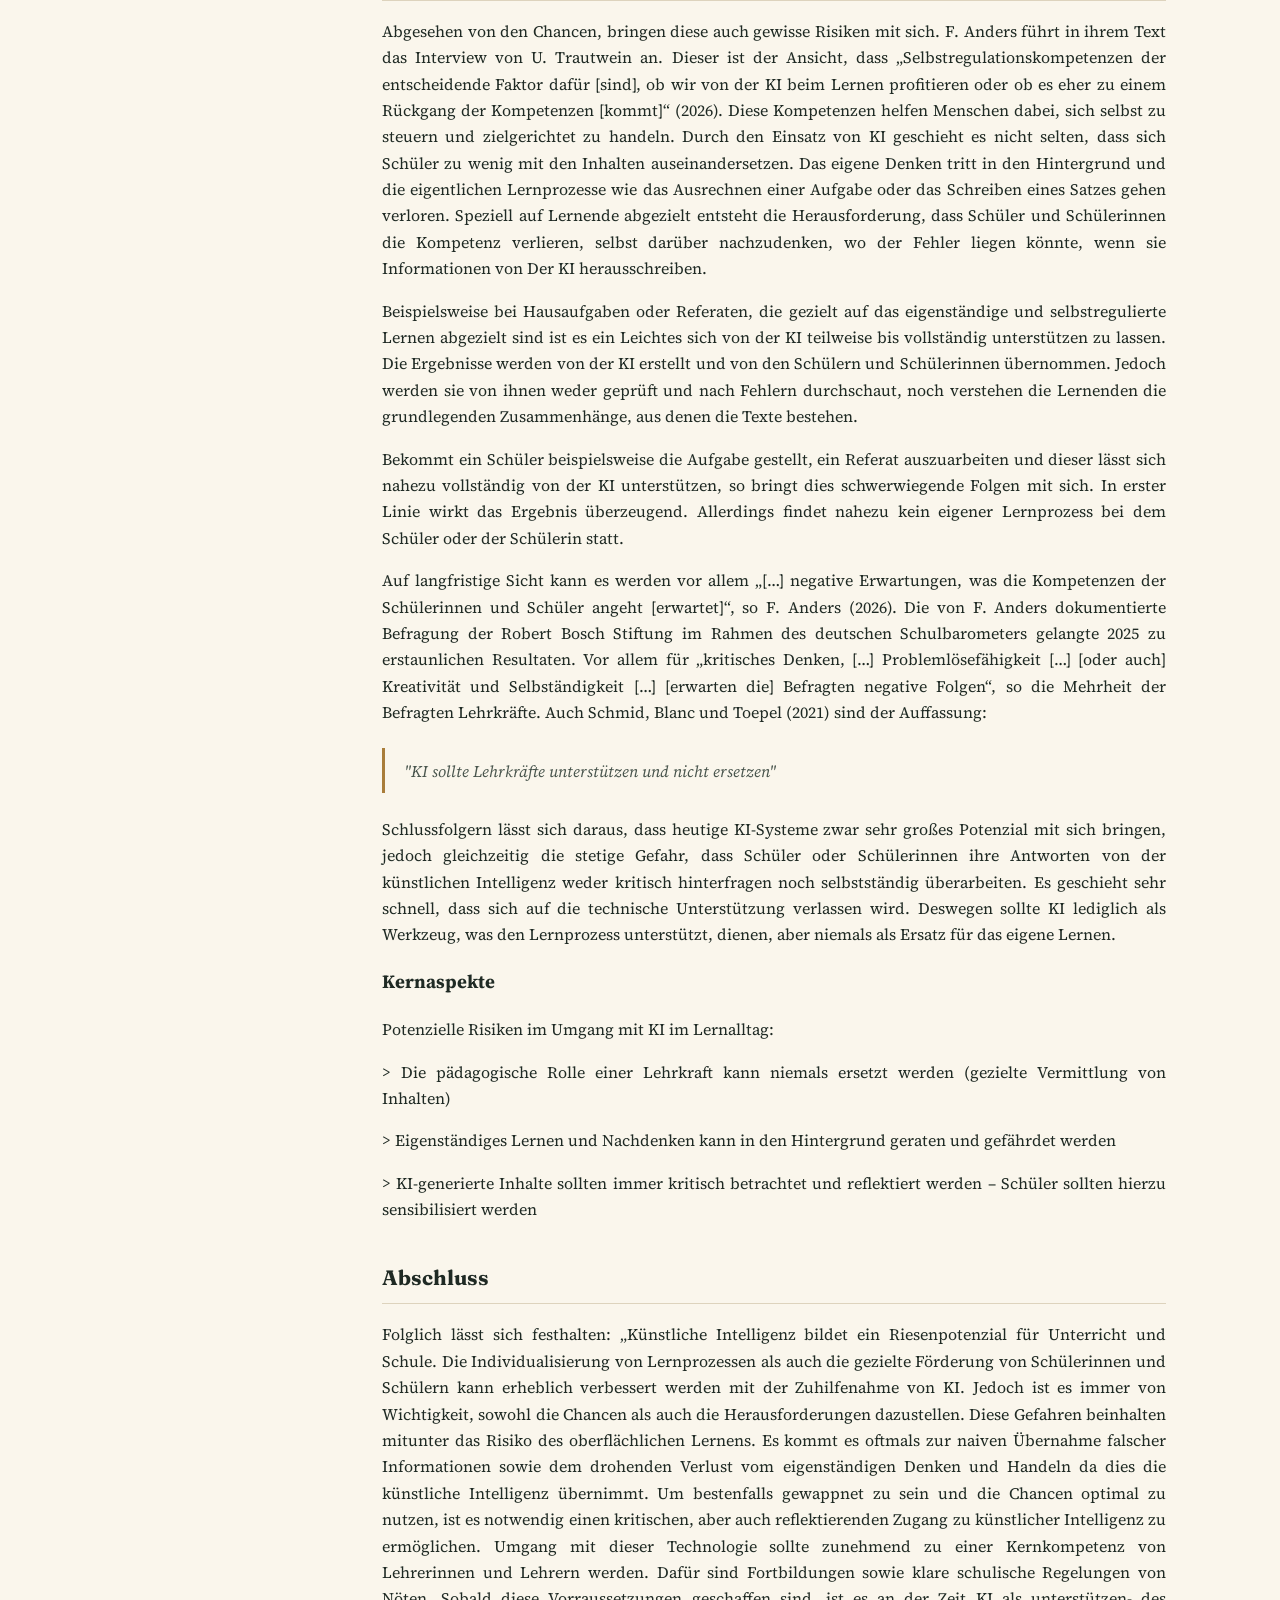
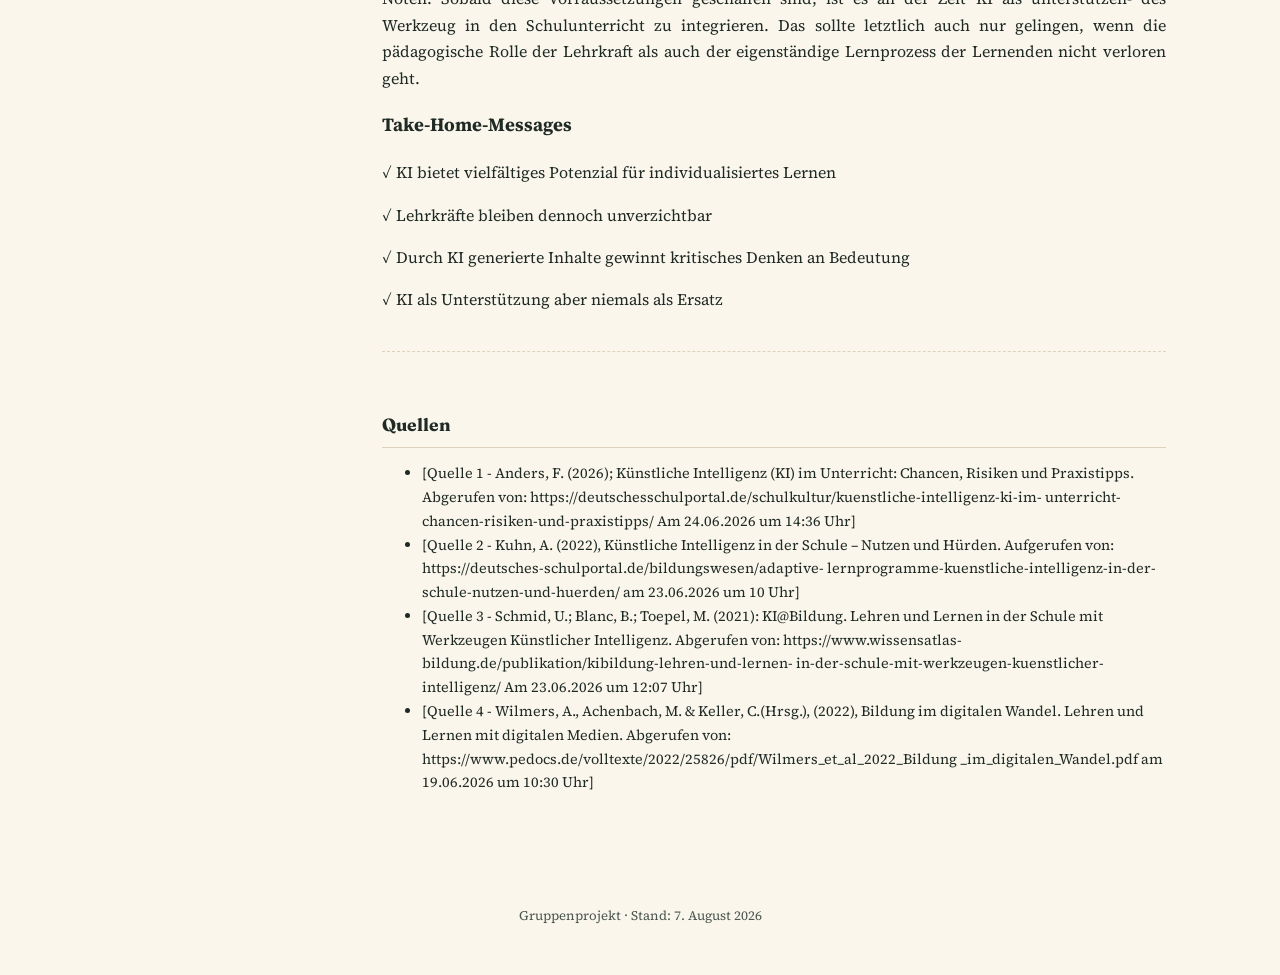
==== commit 61524dc3: "Update footer date to August 7, 2026" ====
--- a/artikel1-vorlage.html
+++ b/artikel1-vorlage.html
@@ -310,7 +310,7 @@
 </div>
 
 <footer>
-  Gruppenprojekt &middot; erstellt für den Kurs &middot; Stand: [Datum]
+  Gruppenprojekt &middot; Stand: 7. August 2026
 </footer>
 
 </body>
--- a/styles.css
+++ b/styles.css
@@ -47,6 +47,7 @@
     linear-gradient(180deg, var(--color-green) 0%, var(--color-green-deep) 100%);
   color: var(--color-bg);
   padding: 3.2rem 1.5rem 2.6rem;
+  text-align: center;
   border-bottom: 6px solid var(--color-gold);
 }
 
